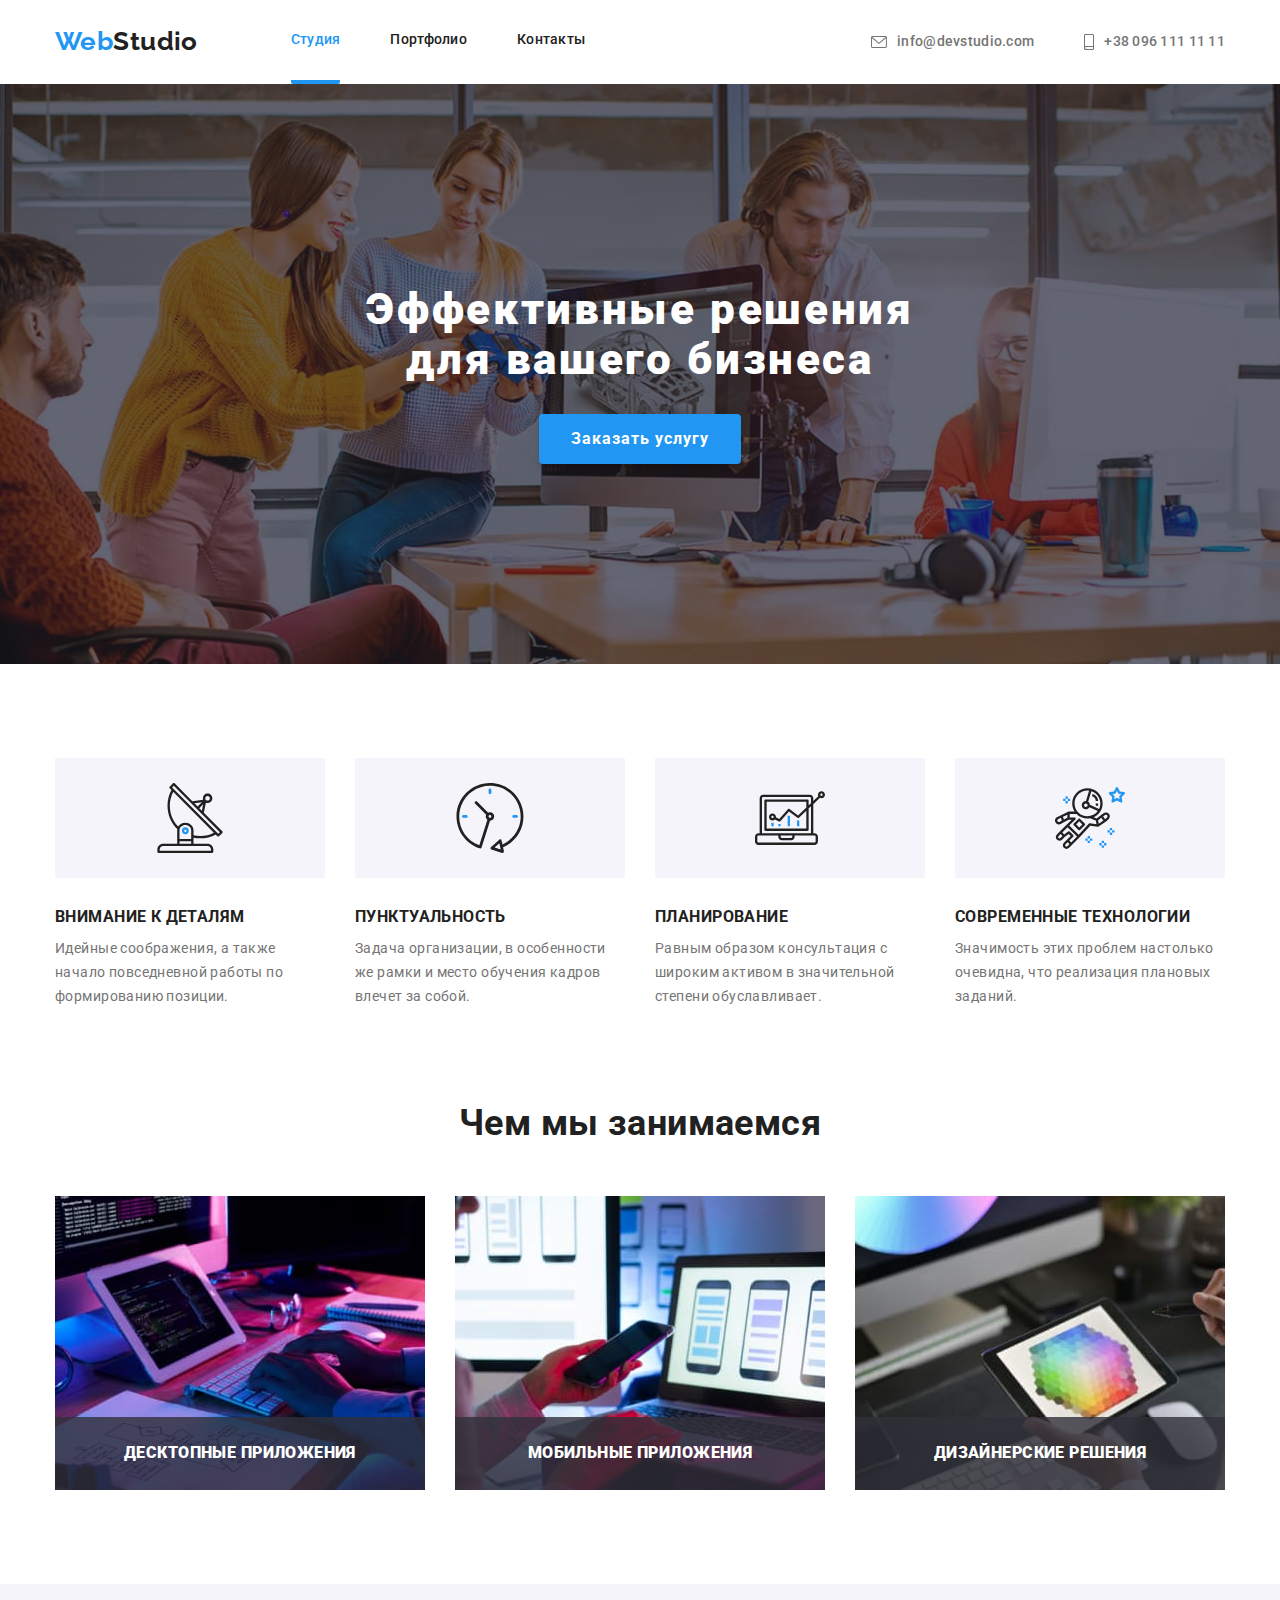
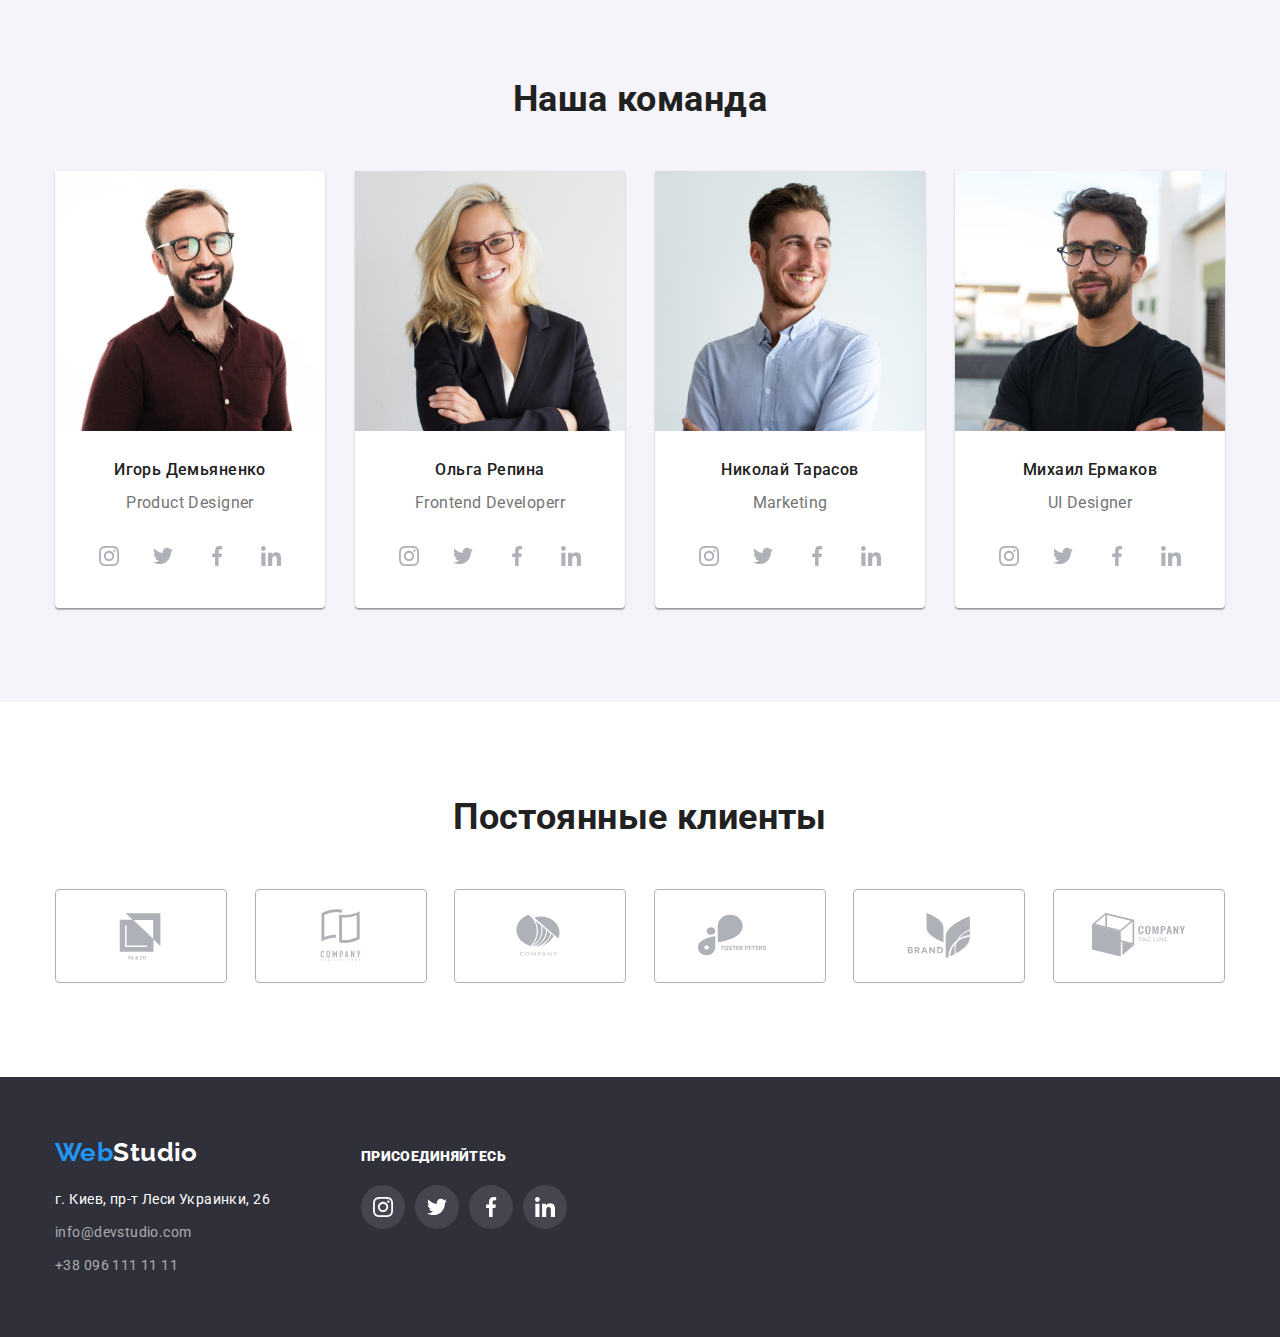
==== index.html @ fb89609a "копія дз4" ====
<!DOCTYPE html>
<html lang="ru">
  <head>
    <meta charset="UTF-8" />
    <meta http-equiv="X-UA-Compatible" content="IE=edge" />
    <meta name="viewport" content="width=device-width, initial-scale=1.0" />
    <title>Домашня робота 5</title>
    <link
      href="https://fonts.googleapis.com/css2?family=Raleway:wght@700&family=Roboto:wght@400;500;700;900&display=swap"
      rel="stylesheet"
    />
    <link
      rel="stylesheet"
      href="https://cdnjs.cloudflare.com/ajax/libs/modern-normalize/1.1.0/modern-normalize.min.css"
    />
    <link rel="stylesheet" href="./css/style.css" />
  </head>
  <body>
    <header>
      <div class="container flex">
        <nav class="nav">
          <a href="#" class="nav-logo"
            ><span class="logo-style">Web</span>Studio</a
          >
          <ul class="site-nav list">
            <li class="site-nav-item">
              <a href="#" class="site-nav-link current">Студия</a>
            </li>
            <li class="site-nav-item">
              <a href="portfolio.html" class="site-nav-link">Портфолио</a>
            </li>
            <li class="site-nav-item">
              <a href="#" class="site-nav-link">Контакты</a>
            </li>
          </ul>
        </nav>

        <ul class="auth-nav list"> 
          <li class="auth-nav-item">
             <a href="mailto:info@devstudio.com" class="auth-nav-link">
              <svg class="auth-nav-icon" width="16" height="12px"> 
                <use href="./images/icon.svg#icon-email"></use>
              </svg>
              info@devstudio.com
            </a>            
          </li>
          <li class="auth-nav-item">
            <a href="tel:+380961111111" class="auth-nav-link">
              <svg class="auth-nav-icon" width="10" height="16px"> 
                <use href="./images/icon.svg#icon-phone"></use>
              </svg>
              +38 096 111 11 11
            </a>            
          </li>
        </ul>
      </div>
    </header>

    <main>
      <section class="hero">
        <div class="container">
          <h1 class="hero-title">
            Эффективные решения<br />для вашего бизнеса
          </h1>
          <button type="button" class="button primary">Заказать услугу</button>
        </div>
      </section>

      <section class="section">
        <div class="container">
          <h2 class="hidden">Преимущества</h2>
          <ul class="features-list list">
            <li class="features-item">
              <div class="features-img">
                <svg class="features-icon"> 
                  <use href="./images/icon.svg#icon-antenna"></use>
                </svg>
              </div>
              <h3 class="features-title">Внимание к деталям</h3>
              <p class="features-text">
                Идейные соображения, а также начало повседневной работы по
                формированию позиции.
              </p>
            </li>
            <li class="features-item">
              <div class="features-img">
                <svg class="features-icon"> 
                  <use href="./images/icon.svg#icon-clock"></use>
                </svg>
              </div>
              <h3 class="features-title">Пунктуальность</h3>
              <p class="features-text">
                Задача организации, в особенности же рамки и место обучения
                кадров влечет за собой.
              </p>
            </li>
            <li class="features-item">
              <div class="features-img">
                <svg class="features-icon"> 
                  <use href="./images/icon.svg#icon-diagram"></use>
                </svg>
              </div>
              <h3 class="features-title">Планирование</h3>
              <p class="features-text">
                Равным образом консультация с широким активом в значительной
                степени обуславливает.
              </p>
            </li>
            <li class="features-item">
              <div class="features-img">
                <svg class="features-icon"> 
                  <use href="./images/icon.svg#icon-astronaut"></use>
                </svg>
              </div>
              <h3 class="features-title">Современные технологии</h3>
              <p class="features-text">
                Значимость этих проблем настолько очевидна, что реализация
                плановых заданий.
              </p>
            </li>
          </ul>
        </div>
      </section>

      <section class="section no-padding">
        <div class="container">
          <h2 class="section-title">Чем мы занимаемся</h2>
          <ul class="work-list list">
            <li class="work-item">
              <div class="work-image">
                <img src="./images/img1.jpg" alt="Пример работы" width="370">
                <h3 class="work-title">Десктопные приложения</h3>
              </div>
            </li>
            <li class="work-item">
              <div class="work-image">
                <img src="./images/img2.jpg" alt="Пример работы" width="370">
                <h3 class="work-title">Мобильные приложения</h3>
              </div>
            </li>
            <li class="work-item">
              <div class="work-image">
                <img src="./images/img3.jpg" alt="Пример работы" width="370">
                <h3 class="work-title">Дизайнерские решения</h3>
              </div>
            </li>
          </ul>
        </div>
      </section>

      <section class="section color">
        <div class="container">
          <h2 class="section-title">Наша команда</h2>
          <ul class="team-list list">
            <li class="team-item">
              <img
                src="./images/team1.jpg"
                alt="Игорь Демьяненко"
                width="270"
              />
              <div class="team-description">
                <h3 class="team-title">Игорь Демьяненко</h3>
                <p lang="en" class="team-text">Product Designer</p>
                <ul class="social-media list"> 
                  <li>
                    <a class="social-media-link">
                      <svg class="social-media-icon"> 
                        <use href="./images/icon.svg#icon-instagram"></use>
                      </svg>
                    </a>
                  </li>
                  <li> 
                    <a class="social-media-link">
                      <svg class="social-media-icon"> 
                        <use href="./images/icon.svg#icon-twitter"></use>
                      </svg>
                    </a>
                  </li>
                <li>
                <a class="social-media-link">
                  <svg class="social-media-icon"> 
                    <use href="./images/icon.svg#icon-facebook"></use>
                  </svg>
                </a>
               </li>
              <li>
                <a class="social-media-link">
                  <svg class="social-media-icon"> 
                    <use href="./images/icon.svg#icon-linkedin"></use>
                  </svg>
                </a>
              </li>
                </ul>
              </div>

            </li>
            <li class="team-item">
              <img src="./images/team2.jpg" alt="Ольга Репина" width="270" />
              <div class="team-description">
                <h3 class="team-title">Ольга Репина</h3>
                <p lang="en" class="team-text">Frontend Developerr</p>
                <ul class="social-media list"> 
                  <li>
                    <a class="social-media-link">
                      <svg class="social-media-icon"> 
                        <use href="./images/icon.svg#icon-instagram" ></use>
                      </svg>
                    </a>
                  </li>
                  <li> 
                    <a class="social-media-link">
                      <svg class="social-media-icon"> 
                        <use href="./images/icon.svg#icon-twitter"></use>
                      </svg>
                    </a>
                  </li>
                <li>
                <a class="social-media-link">
                  <svg class="social-media-icon"> 
                    <use href="./images/icon.svg#icon-facebook"></use>
                  </svg>
                </a>
               </li>
              <li>
                <a class="social-media-link">
                  <svg class="social-media-icon"> 
                    <use href="./images/icon.svg#icon-linkedin"></use>
                  </svg>
                </a>
              </li>
                </ul>
              </div>
              
            </li>
            <li class="team-item">
              <img src="./images/team3.jpg" alt="Николай Тарасов" width="270" />
              <div class="team-description">
                <h3 class="team-title">Николай Тарасов</h3>
                <p lang="en" class="team-text">Marketing</p>
                <ul class="social-media list"> 
                  <li>
                    <a class="social-media-link">
                      <svg class="social-media-icon"> 
                        <use href="./images/icon.svg#icon-instagram"></use>
                      </svg>
                    </a>
                  </li>
                  <li> 
                    <a class="social-media-link">
                      <svg class="social-media-icon"> 
                        <use href="./images/icon.svg#icon-twitter"></use>
                      </svg>
                    </a>
                  </li>
                <li>
                <a class="social-media-link">
                  <svg class="social-media-icon"> 
                    <use href="./images/icon.svg#icon-facebook"></use>
                  </svg>
                </a>
               </li>
              <li>
                <a class="social-media-link">
                  <svg class="social-media-icon"> 
                    <use href="./images/icon.svg#icon-linkedin"></use>
                  </svg>
                </a>
              </li>
                </ul>
              </div>
    
            </li>
            <li class="team-item">
              <img src="./images/team4.jpg" alt="Михаил Ермаков" width="270" />
              <div class="team-description">
                <h3 class="team-title">Михаил Ермаков</h3>
                <p lang="en" class="team-text">UI Designer</p>
                <ul class="social-media list"> 
                  <li>
                    <a class="social-media-link">
                      <svg class="social-media-icon"> 
                        <use href="./images/icon.svg#icon-instagram"></use>
                      </svg>
                    </a>
                  </li>
                  <li> 
                    <a class="social-media-link">
                      <svg class="social-media-icon"> 
                        <use href="./images/icon.svg#icon-twitter"></use>
                      </svg>
                    </a>
                  </li>
                <li>
                <a class="social-media-link">
                  <svg class="social-media-icon"> 
                    <use href="./images/icon.svg#icon-facebook"></use>
                  </svg>
                </a>
               </li>
              <li>
                <a class="social-media-link">
                  <svg class="social-media-icon"> 
                    <use href="./images/icon.svg#icon-linkedin"></use>
                  </svg>
                </a>
              </li>
                </ul>
              </div>
            </li>
          </ul>
        </div>
      </section>

      <section class="section">
        <div class="container">
          <h2 class="section-title">
            Постоянные клиенты
          </h2>
          <ul class="clients-list list">
            <li class="clients-item">
              <a class="clients-link">
                <svg class="clients-icon">
                  <use href="./images/icon.svg#icon-client1"></use>
                </svg>
              </a>
            </li>
            <li class="clients-item">
              <a class="clients-link">
                <svg class="clients-icon">
                  <use href="./images/icon.svg#icon-client2"></use>
                </svg>
              </a>
            </li>
            <li class="clients-item">
              <a class="clients-link">
                <svg class="clients-icon">
                  <use href="./images/icon.svg#icon-client3"></use>
                </svg>
              </a>
            </li>
            <li class="clients-item">
              <a class="clients-link">
                <svg class="clients-icon">
                  <use href="./images/icon.svg#icon-client4"></use>
                </svg>
              </a>
            </li>
            <li class="clients-item">
              <a class="clients-link">
                <svg class="clients-icon">
                  <use href="./images/icon.svg#icon-client5"></use>
                </svg>
              </a>
            </li>
            <li class="clients-item">
              <a class="clients-link">
                <svg class="clients-icon">
                  <use href="./images/icon.svg#icon-client6"></use>
                </svg>
              </a>
            </li>
          </ul>
        </div>
      </section>
    </main>

    <footer class="footer">
      <div class="container position">
        <div class="location">
          <a href="#" class="nav-logo"
          ><span class="logo-style">Web</span
          ><span class="secondary-logo">Studio</span></a
        >

        <address>
          <ul class="address list">
            <li><p class="address-text">г. Киев, пр-т Леси Украинки, 26</p></li>
            <li class="address-item">
              <a href="mailto:info@devstudio.com" class="address-link"
                >info@devstudio.com</a
              >
            </li>
            <li class="address-item">
              <a href="tel:+380961111111" class="address-link"
                >+38 096 111 11 11</a
              >
            </li>
          </ul>
        </address>
        </div>

        <div class="network">
          <p class="network-text">присоединяйтесь</p>
          <ul class="network-list list"> 
            <li>
              <a class="network-link">
                <svg class="network-icon"> 
                  <use href="./images/icon.svg#icon-instagram"></use>
                </svg>
              </a>
            </li>
            <li> 
              <a class="network-link">
                <svg class="network-icon"> 
                  <use href="./images/icon.svg#icon-twitter"></use>
                </svg>
              </a>
            </li>
          <li>
          <a class="network-link">
            <svg class="network-icon"> 
              <use href="./images/icon.svg#icon-facebook"></use>
            </svg>
          </a>
         </li>
        <li>
          <a class="network-link">
            <svg class="network-icon"> 
              <use href="./images/icon.svg#icon-linkedin"></use>
            </svg>
          </a>
        </li>
          </ul>
        </div>
        
      </div>
    </footer>
  </body>
</html>
---- css/style.css ----
:root {
  --primary-text-color: #212121;
  --title-text-color: #757575;
  --accent-color: #2196f3;
  --bg-color: #2f303a;
  --e-address: rgba(255, 255, 255, 0.6);
  --address: #ffffff;
  --button-two: #f5f4fa;
  --decoration: #c4c4c4;
  --border: #eeeeee;
  --fill: #AFB1B8;
}

html {
  box-sizing: border-box;
}

*,
*::after,
*::before {
  box-sizing: inherit;
}

body {
  background-color: var(--address);
  color: var(--primary-text-color);
  font-family: Roboto, sans-serif;
  font-size: 14px;
  letter-spacing: 0.03em;
  line-height: 1.14;
}

a {
  text-decoration: none;
}
h1,
h2,
h3,
p {
  margin: 0;
}
.list {
  list-style: none;
  margin: 0;
  padding: 0;
}

.container {
  width: 1200px;
  padding: 0 15px;
  margin: 0 auto;
}

.hidden {
  font-size: 0px;
  visibility: hidden;
}
.flex {
  display: flex;
  align-items: center;
}
img {
  display: block;
  width: 100%;
  height: auto;
}
/* INDEX.HTML */

.header {
  border-bottom: 1px solid #ececec;
}
/* logo */

.logo-style {
  color: var(--accent-color);
}
.secondary-logo {
  color: var(--address);
}
/* nav */
.nav {
  display: flex;
  align-items: center;
}
.nav-logo {
  margin-right: 93px;
  color: var(--primary-text-color);
  font-family: Raleway, sans-serif;
  font-weight: 700;
  font-size: 26px;
  line-height: 1.2;
}

.nav-logo:focus,
.nav-logo:hover {
  color: var(--accent-color);
}
.site-nav-link,
.auth-nav-link {
  display: block;
  padding: 32px 0;
  align-items: center;
  color: var(--primary-text-color);
  font-weight: 500;
  letter-spacing: 0.02em;
}

.site-nav-link:hover,
.site-nav-link:focus {
  color: var(--accent-color);
}

.site-nav {
  display: flex;
  justify-content: space-between;
}
.auth-nav {
  display: flex;
  justify-content: space-between;
  margin-left: auto;
}
.auth-nav-link{
  display: flex;
  justify-content: center;
  text-align: center;
  align-items: center;
  color: var(--title-text-color);
}
.site-nav-item:not(:last-child),
.auth-nav-item:not(:last-child) {
  margin-right: 50px;
}

.auth-nav-link:hover,
.auth-nav-link:focus{
  cursor: pointer;
  color: var(--accent-color);
  fill: var(--accent-color);
}

.site-nav-link.current {
  color: var(--accent-color);
  border-bottom: 4px solid var(--accent-color);
  border-radius: 2px;
}
.auth-nav-item{
  display: inline-flex;
  text-align: center;
  align-items: center;
  background-repeat: no-repeat;
  fill: var(--title-text-color);
}
.auth-nav-icon{
  margin-right: 10px;
}
.auth-nav-item:hover,
.auth-nav-item:active{
  fill: var(--accent-color);
}

/* main */
.hero {
  display: block;
  padding: 200px 0;
  background: var(--bg-color);
  background-image: linear-gradient( to right, rgba(47, 48, 58, 0.4), rgba(47, 48, 58, 0.4)), 
  url('../images/bg-image.jpg');
  background-repeat: no-repeat;
  background-position: center;
  background-size: cover;
  text-align: center;
}
.hero-title {
  margin-bottom: 30px;
  color: var(--address);
  font-weight: 900;
  font-size: 44px;
  text-align: center;
  letter-spacing: 0.06em;
}

/* section */
.section {
  padding-top: 94px;
  padding-bottom: 94px;
}
.no-padding {
  padding-top: 0;
}
.section.color {
  background-color: var(--button-two);
}
.section-title {
  font-size: 36px;
  line-height: 1.2;
  text-align: center;
}

/* features */
.features-list {
  display: flex;
  justify-content: space-between;
}
.features-item{
  width: 270px;
}
.features-item:not(:last-child) {
  margin-right: 30px;
}
.features-icon{
  display: flex;
  width: 100%;
  height: 70px;
}
.features-img{
  width: 100%;
  height: 120px;
  background-color: var(--button-two);
  padding: 25px 0;
  margin-bottom: 30px;
}
.features-title {
  text-transform: uppercase;
  margin-bottom: 10px;
}

.features-text {
  color: var(--title-text-color);
  font-weight: 400;
  line-height: 1.7;
}

/* work */
.work-list {
  display: flex;
  justify-content: space-between;
  margin-top: 50px;
}
.work-image{
  position: relative;
  width: 100%;
  background-size: contain;
}
.work-title{
  position: absolute;
  width: 100%;
  bottom: 0;
  margin: 0;
  padding: 27px 0;
  text-align: center;
  font-weight: 900;
  text-transform: uppercase;
  color: var(--address);
  background: rgba(47, 48, 58, 0.8);

}
/* team */

.team-list {
  display: flex;
  justify-content: space-between;
  margin-top: 50px;
}
.team-title {
  font-weight: 500;
  font-size: 16px;
}

.team-item {
  background: var(--address);
  box-shadow: 0px 1px 3px rgba(0, 0, 0, 0.12), 0px 1px 1px rgba(0, 0, 0, 0.14),
    0px 2px 1px rgba(0, 0, 0, 0.2);
  border-radius: 0px 0px 4px 4px;
  text-align: center;
}
.team-item:not(:last-child) {
  margin-right: 30px;
}
.team-description {
  padding: 30px 0;
}
.team-title {
  margin-bottom: 10px;
}
.team-text {
  color: var(--title-text-color);
  font-weight: normal;
  font-size: 16px;
  line-height: 1.8;
  margin-bottom: 16px;
}
.social-media{
  display: flex;
  justify-content: center;
}
.social-media li:not(:last-child){
  margin-right: 10px;
}
.social-media-link{
  display: flex;
  justify-content: center;
  align-items: center;
  width: 44px;
  height: 44px;
  border: none;
  border-radius: 50%;
  fill :var(--fill);
}
.social-media-link:hover,
.social-media-link:active{
  fill: var(--address);
  background-color: var(--accent-color);
}
.social-media-icon{
  width: 20px;
  height: 20px;
}
.social-media-icon:hover{
  fill: var(--address);
}
.social-media-link:not(:last-child){
  margin-right: 10px;
}
/* button  */

.button {
  display: inline-block;
  border-radius: 4px;
  border: none;
  padding: 6px 22px;
  text-align: center;
  font-family: inherit;
  font-weight: 700;
  font-size: 16px;
  line-height: 1.8;
  letter-spacing: 0.06em;
  cursor: pointer;
}

.button.primary {
  min-width: 200px;
  height: 50px;
  border-radius: 4px;
  border: none;
  padding: 10px 32px;
  text-align: center;
  box-shadow: 0px 4px 4px rgba(0, 0, 0, 0.15);
  color: var(--address);
  background-color: var(--accent-color);
}

.button.primary:hover,
.button.primary:focus {
  cursor: pointer;
  color: var(--accent-color);
  background-color: var(--address);
}

.button.secondary {
  background-color: var(--button-two);
}

.button.secondary:hover,
.button.secondary:focus {
  cursor: pointer;
  color: var(--address);
  background-color: var(--accent-color);
  box-shadow: 0px 3px 1px rgba(0, 0, 0, 0.1), 0px 1px 2px rgba(0, 0, 0, 0.08),
    0px 2px 2px rgba(0, 0, 0, 0.12);
}
/* clients */
.clients-list {
  display: flex;
  justify-content: space-between;
  margin-top: 50px;
}
.clients-item:hover .clients-icon,
.clients-item:active .clients-icon{
  fill: var(--accent-color);
}
.clients-link{
  display: flex;
  padding: 16px 32px;
  background: var(--address);
  box-sizing: border-box;
  border-radius: 4px;
  border: 1px solid var(--fill);
}

.clients-link:hover,
.clients-link:active{
  border: 1px solid var(--accent-color);
  fill: var(--accent-color);
}
.clients-icon{
  height: 60px;
  width: 106px;
  fill: var(--fill);
}
/* footer */
.footer {
  background-color: var(--bg-color);
  padding: 60px 0;
}
.location{
  margin-right: 70px;
}
.address-text,
.address-link {
  margin-bottom: 9px;
  font-style: normal;
  font-family: Roboto, sans-serif;
  font-weight: 400;
  line-height: 1.7;
}
.address {
  margin-top: 20px;
}

.address-item:not(:last-child) {
  margin-bottom: 9px;
}
.address-text {
  color: var(--address);
}

.address-link {
  color: var(--e-address);
  font-style: normal;
}
.container.position{
  display: flex;
  align-items: baseline;
}
.network-text{
  margin-bottom: 20px;
  font-weight: 900;
  text-transform: uppercase;
  color: var(--address);
}
.network-list{
  display: flex;
}
.network-list li:not(:last-child){
  margin-right: 10px;
}
.network-link{
  display: flex;
  justify-content: center;
  align-items: center;
  width: 44px;
  height: 44px;
  border: none;
  border-radius: 50%;
  background: rgba(255, 255, 255, 0.1);
  fill :var(--address);
}
.network-link:not(:last-child){
  margin-right: 10px;
}
.network-link:hover,
.network-link:active{
  background-color: var(--accent-color);
}
.network-icon{
  width: 20px;
  height: 20px;
}
.network-icon:hover{
  fill: var(--address);
}

/* PORTFOLIO.HTML */

/* main */
.filter-nav-list {
  display: flex;
  justify-content: center;
  align-items: center;
  margin-bottom: 50px;
}

.filter-nav-item:not(:first-child) {
  margin-left: 8px;
}
/* cardset */
.cardset-list {
  display: flex;
  flex-wrap: wrap;
  margin-left: -30px;
  margin-top: -30px;
}
.cardset-item {
  flex-basis: calc(100% / 3 - 30px);
  margin-top: 30px;
  margin-left: 30px;
}
.cardset-link{
  display: block;
}
.cardset-link:hover,
.cardset-link:active{
  background: var(--address);
  box-shadow: 0px 1px 1px rgba(0, 0, 0, 0.12), 0px 4px 4px rgba(0, 0, 0, 0.06), 1px 4px 6px rgba(0, 0, 0, 0.16);
}
.cardset-img {
  width: 370px;
}
.cardset-description {
  padding: 20px 24px;
  border-left: 1px solid var(--border);
  border-right: 1px solid var(--border);
  border-bottom: 1px solid var(--border);
}
.cardset-title {
  font-size: 18px;
  line-height: 2;
  letter-spacing: 0.06em;
}

.cardset-text {
  font-weight: 400;
  font-size: 16px;
  line-height: 1.8;
}
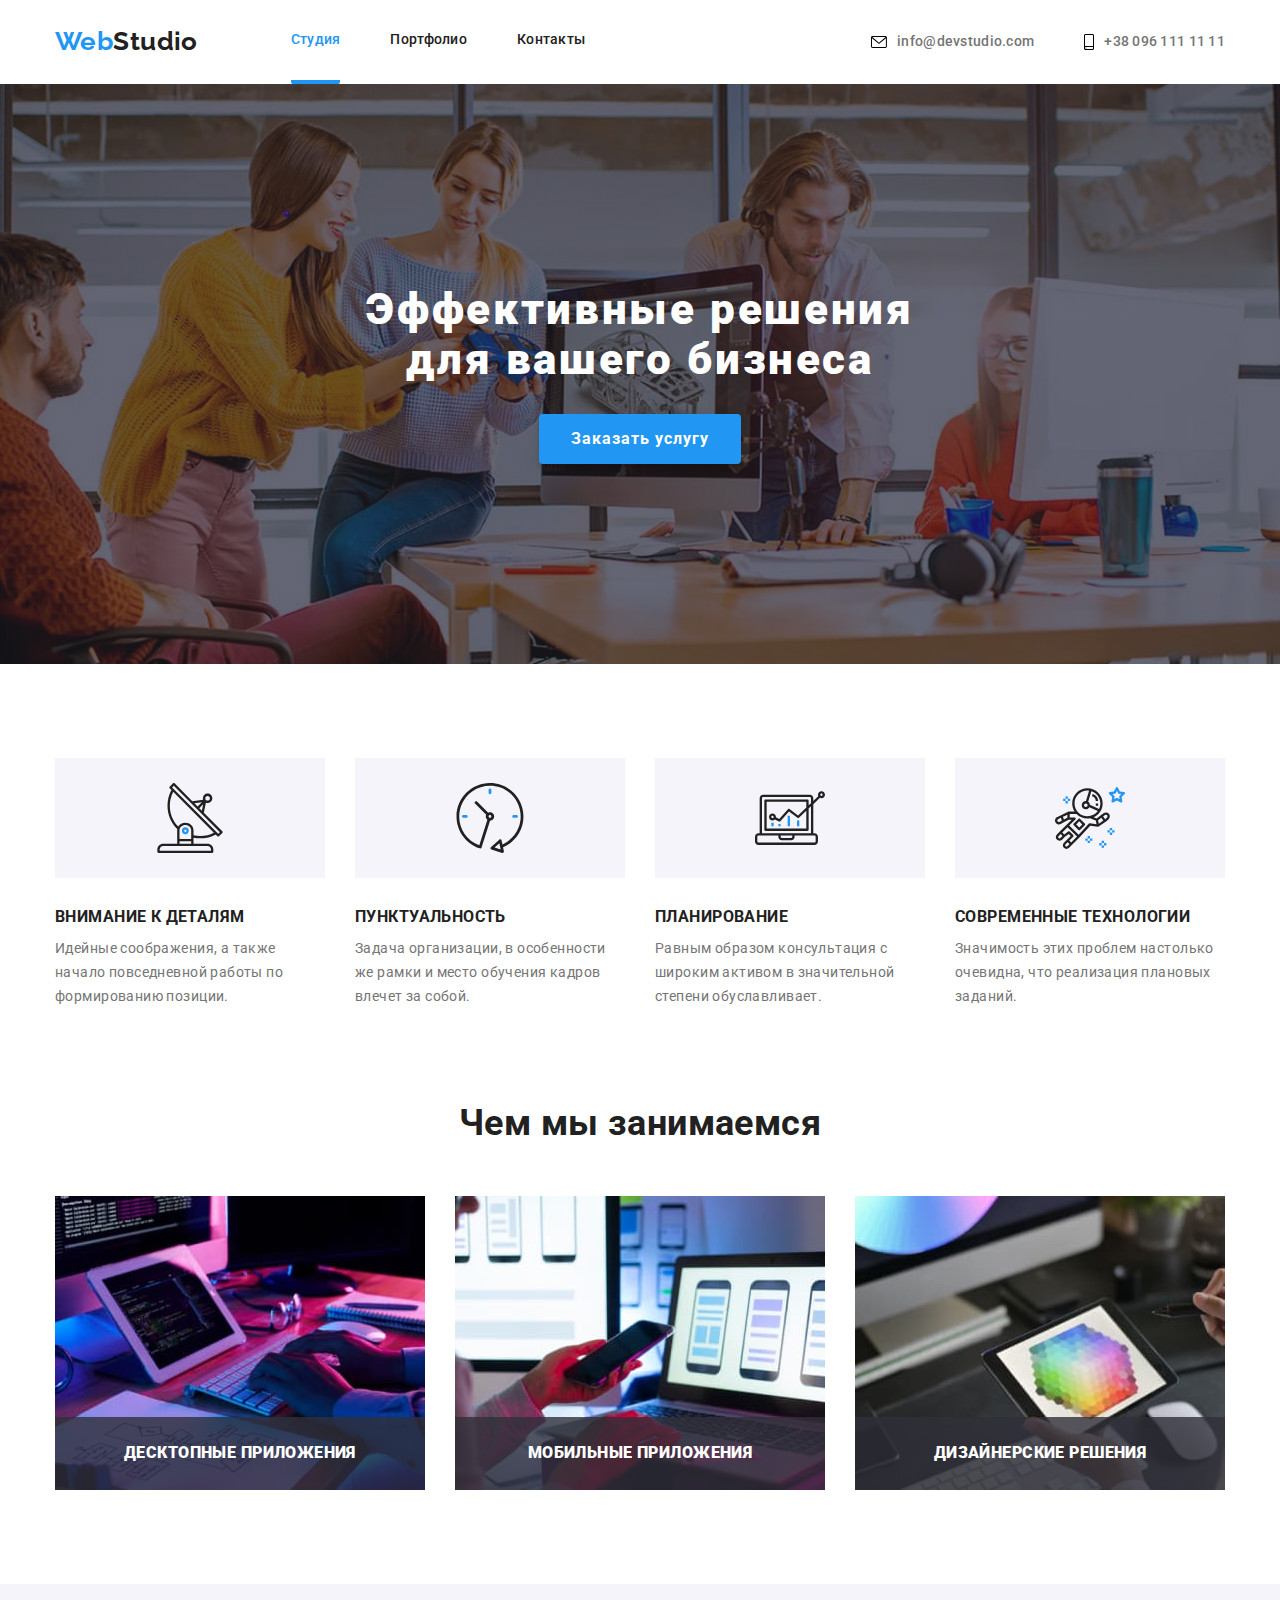
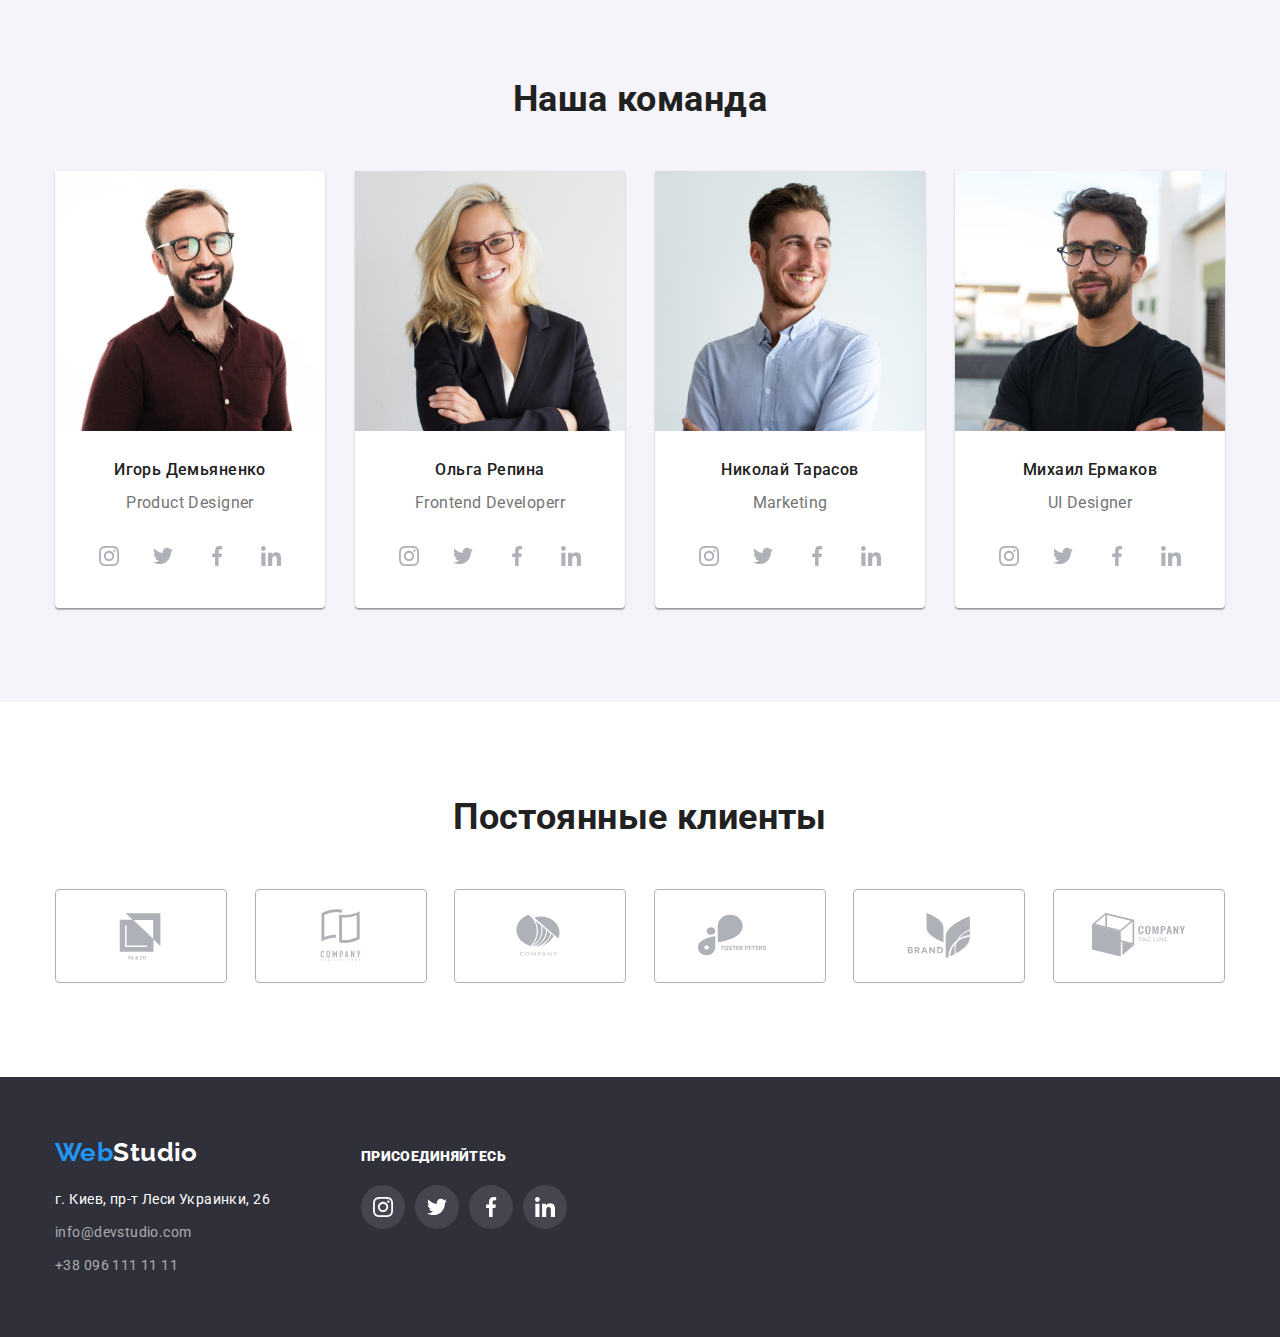
==== commit 592ff8bb: "перевірено валідатором" ====
--- a/index.html
+++ b/index.html
@@ -1,374 +1,369 @@
 <!DOCTYPE html>
 <html lang="ru">
-  <head>
+
+<head>
     <meta charset="UTF-8" />
     <meta http-equiv="X-UA-Compatible" content="IE=edge" />
     <meta name="viewport" content="width=device-width, initial-scale=1.0" />
     <title>Домашня робота 5</title>
-    <link
-      href="https://fonts.googleapis.com/css2?family=Raleway:wght@700&family=Roboto:wght@400;500;700;900&display=swap"
-      rel="stylesheet"
-    />
-    <link
-      rel="stylesheet"
-      href="https://cdnjs.cloudflare.com/ajax/libs/modern-normalize/1.1.0/modern-normalize.min.css"
-    />
-    <link rel="stylesheet" href="./css/style.css" />
-  </head>
-  <body>
+    <link href="https://fonts.googleapis.com/css2?family=Raleway:wght@700&family=Roboto:wght@400;500;700;900&display=swap" rel="stylesheet" />
+    <link rel="stylesheet" href="https://cdnjs.cloudflare.com/ajax/libs/modern-normalize/1.1.0/modern-normalize.min.css" />
+    <link rel="stylesheet" href="./css/style.css"/>
+</head>
+
+<body>
     <header>
-      <div class="container flex">
-        <nav class="nav">
-          <a href="#" class="nav-logo"
-            ><span class="logo-style">Web</span>Studio</a
+        <div class="container flex">
+            <nav class="nav">
+                <a href="#" class="nav-logo"><span class="logo-style">Web</span>Studio</a
           >
           <ul class="site-nav list">
             <li class="site-nav-item">
               <a href="#" class="site-nav-link current">Студия</a>
-            </li>
-            <li class="site-nav-item">
-              <a href="portfolio.html" class="site-nav-link">Портфолио</a>
-            </li>
-            <li class="site-nav-item">
-              <a href="#" class="site-nav-link">Контакты</a>
-            </li>
-          </ul>
-        </nav>
-
-        <ul class="auth-nav list"> 
-          <li class="auth-nav-item">
-             <a href="mailto:info@devstudio.com" class="auth-nav-link">
-              <svg class="auth-nav-icon" width="16" height="12px"> 
+                </li>
+                <li class="site-nav-item">
+                    <a href="portfolio.html" class="site-nav-link">Портфолио</a>
+                </li>
+                <li class="site-nav-item">
+                    <a href="#" class="site-nav-link">Контакты</a>
+                </li>
+                </ul>
+            </nav>
+
+            <ul class="auth-nav list">
+                <li class="auth-nav-item">
+                    <a href="mailto:info@devstudio.com" class="auth-nav-link">
+                        <svg class="auth-nav-icon" width="16" height="12px"> 
                 <use href="./images/icon.svg#icon-email"></use>
-              </svg>
-              info@devstudio.com
-            </a>            
-          </li>
-          <li class="auth-nav-item">
-            <a href="tel:+380961111111" class="auth-nav-link">
-              <svg class="auth-nav-icon" width="10" height="16px"> 
+              </svg> info@devstudio.com
+                    </a>
+                </li>
+                <li class="auth-nav-item">
+                    <a href="tel:+380961111111" class="auth-nav-link">
+                        <svg class="auth-nav-icon" width="10" height="16px"> 
                 <use href="./images/icon.svg#icon-phone"></use>
-              </svg>
-              +38 096 111 11 11
-            </a>            
-          </li>
-        </ul>
-      </div>
+              </svg> +38 096 111 11 11
+                    </a>
+                </li>
+            </ul>
+        </div>
     </header>
 
     <main>
-      <section class="hero">
-        <div class="container">
-          <h1 class="hero-title">
-            Эффективные решения<br />для вашего бизнеса
-          </h1>
-          <button type="button" class="button primary">Заказать услугу</button>
-        </div>
-      </section>
-
-      <section class="section">
-        <div class="container">
-          <h2 class="hidden">Преимущества</h2>
-          <ul class="features-list list">
-            <li class="features-item">
-              <div class="features-img">
-                <svg class="features-icon"> 
+        <section class="hero">
+            <div class="container">
+                <h1 class="hero-title">
+                    Эффективные решения<br />для вашего бизнеса
+                </h1>
+                <button data-open-modal type="button" class="button primary">Заказать услугу</button>
+            </div>
+            <div class="backdrop is-hidden" data-backdrop>
+                <div class="modal">
+                    <svg data-close-modal class="modal-icon"> 
+                      <use href="./images/icon.svg#icon-close"></use>
+                     </svg>
+                </div>
+            </div>
+        </section>
+
+        <section class="section">
+            <div class="container">
+                <h2 class="hidden">Преимущества</h2>
+                <ul class="features-list list">
+                    <li class="features-item">
+                        <div class="features-img">
+                            <svg class="features-icon"> 
                   <use href="./images/icon.svg#icon-antenna"></use>
                 </svg>
-              </div>
-              <h3 class="features-title">Внимание к деталям</h3>
-              <p class="features-text">
-                Идейные соображения, а также начало повседневной работы по
-                формированию позиции.
-              </p>
-            </li>
-            <li class="features-item">
-              <div class="features-img">
-                <svg class="features-icon"> 
+                        </div>
+                        <h3 class="features-title">Внимание к деталям</h3>
+                        <p class="features-text">
+                            Идейные соображения, а также начало повседневной работы по формированию позиции.
+                        </p>
+                    </li>
+                    <li class="features-item">
+                        <div class="features-img">
+                            <svg class="features-icon"> 
                   <use href="./images/icon.svg#icon-clock"></use>
                 </svg>
-              </div>
-              <h3 class="features-title">Пунктуальность</h3>
-              <p class="features-text">
-                Задача организации, в особенности же рамки и место обучения
-                кадров влечет за собой.
-              </p>
-            </li>
-            <li class="features-item">
-              <div class="features-img">
-                <svg class="features-icon"> 
+                        </div>
+                        <h3 class="features-title">Пунктуальность</h3>
+                        <p class="features-text">
+                            Задача организации, в особенности же рамки и место обучения кадров влечет за собой.
+                        </p>
+                    </li>
+                    <li class="features-item">
+                        <div class="features-img">
+                            <svg class="features-icon"> 
                   <use href="./images/icon.svg#icon-diagram"></use>
                 </svg>
-              </div>
-              <h3 class="features-title">Планирование</h3>
-              <p class="features-text">
-                Равным образом консультация с широким активом в значительной
-                степени обуславливает.
-              </p>
-            </li>
-            <li class="features-item">
-              <div class="features-img">
-                <svg class="features-icon"> 
+                        </div>
+                        <h3 class="features-title">Планирование</h3>
+                        <p class="features-text">
+                            Равным образом консультация с широким активом в значительной степени обуславливает.
+                        </p>
+                    </li>
+                    <li class="features-item">
+                        <div class="features-img">
+                            <svg class="features-icon"> 
                   <use href="./images/icon.svg#icon-astronaut"></use>
                 </svg>
-              </div>
-              <h3 class="features-title">Современные технологии</h3>
-              <p class="features-text">
-                Значимость этих проблем настолько очевидна, что реализация
-                плановых заданий.
-              </p>
-            </li>
-          </ul>
-        </div>
-      </section>
-
-      <section class="section no-padding">
-        <div class="container">
-          <h2 class="section-title">Чем мы занимаемся</h2>
-          <ul class="work-list list">
-            <li class="work-item">
-              <div class="work-image">
-                <img src="./images/img1.jpg" alt="Пример работы" width="370">
-                <h3 class="work-title">Десктопные приложения</h3>
-              </div>
-            </li>
-            <li class="work-item">
-              <div class="work-image">
-                <img src="./images/img2.jpg" alt="Пример работы" width="370">
-                <h3 class="work-title">Мобильные приложения</h3>
-              </div>
-            </li>
-            <li class="work-item">
-              <div class="work-image">
-                <img src="./images/img3.jpg" alt="Пример работы" width="370">
-                <h3 class="work-title">Дизайнерские решения</h3>
-              </div>
-            </li>
-          </ul>
-        </div>
-      </section>
-
-      <section class="section color">
-        <div class="container">
-          <h2 class="section-title">Наша команда</h2>
-          <ul class="team-list list">
-            <li class="team-item">
-              <img
-                src="./images/team1.jpg"
-                alt="Игорь Демьяненко"
-                width="270"
-              />
-              <div class="team-description">
-                <h3 class="team-title">Игорь Демьяненко</h3>
-                <p lang="en" class="team-text">Product Designer</p>
-                <ul class="social-media list"> 
+                        </div>
+                        <h3 class="features-title">Современные технологии</h3>
+                        <p class="features-text">
+                            Значимость этих проблем настолько очевидна, что реализация плановых заданий.
+                        </p>
+                    </li>
+                </ul>
+            </div>
+        </section>
+
+        <section class="section no-padding">
+            <div class="container">
+                <h2 class="section-title">Чем мы занимаемся</h2>
+                <ul class="work-list list">
+                    <li class="work-item">
+                        <div class="work-image">
+                            <img src="./images/img1.jpg" alt="Пример работы" width="370">
+                            <h3 class="work-title">Десктопные приложения</h3>
+                        </div>
+                    </li>
+                    <li class="work-item">
+                        <div class="work-image">
+                            <img src="./images/img2.jpg" alt="Пример работы" width="370">
+                            <h3 class="work-title">Мобильные приложения</h3>
+                        </div>
+                    </li>
+                    <li class="work-item">
+                        <div class="work-image">
+                            <img src="./images/img3.jpg" alt="Пример работы" width="370">
+                            <h3 class="work-title">Дизайнерские решения</h3>
+                        </div>
+                    </li>
+                </ul>
+            </div>
+        </section>
+
+        <section class="section color">
+            <div class="container">
+              <h2 class="section-title">Наша команда</h2>
+              <ul class="team-list list">
+                <li class="team-item">
+                  <img
+                    src="./images/team1.jpg"
+                    alt="Игорь Демьяненко"
+                    width="270"
+                  />
+                  <div class="team-description">
+                    <h3 class="team-title">Игорь Демьяненко</h3>
+                    <p lang="en" class="team-text">Product Designer</p>
+                    <ul class="social-media list"> 
+                      <li>
+                        <a class="social-media-link">
+                          <svg class="social-media-icon"> 
+                            <use href="./images/icon.svg#icon-instagram"></use>
+                          </svg>
+                        </a>
+                      </li>
+                      <li> 
+                        <a class="social-media-link">
+                          <svg class="social-media-icon"> 
+                            <use href="./images/icon.svg#icon-twitter"></use>
+                          </svg>
+                        </a>
+                      </li>
+                    <li>
+                    <a class="social-media-link">
+                      <svg class="social-media-icon"> 
+                        <use href="./images/icon.svg#icon-facebook"></use>
+                      </svg>
+                    </a>
+                   </li>
                   <li>
                     <a class="social-media-link">
                       <svg class="social-media-icon"> 
-                        <use href="./images/icon.svg#icon-instagram"></use>
+                        <use href="./images/icon.svg#icon-linkedin"></use>
                       </svg>
                     </a>
                   </li>
-                  <li> 
-                    <a class="social-media-link">
-                      <svg class="social-media-icon"> 
-                        <use href="./images/icon.svg#icon-twitter"></use>
+                    </ul>
+                  </div>
+    
+                </li>
+                <li class="team-item">
+                  <img src="./images/team2.jpg" alt="Ольга Репина" width="270" />
+                  <div class="team-description">
+                    <h3 class="team-title">Ольга Репина</h3>
+                    <p lang="en" class="team-text">Frontend Developerr</p>
+                    <ul class="social-media list"> 
+                      <li>
+                        <a class="social-media-link">
+                          <svg class="social-media-icon"> 
+                            <use href="./images/icon.svg#icon-instagram" ></use>
+                          </svg>
+                        </a>
+                      </li>
+                      <li> 
+                        <a class="social-media-link">
+                          <svg class="social-media-icon"> 
+                            <use href="./images/icon.svg#icon-twitter"></use>
+                          </svg>
+                        </a>
+                      </li>
+                    <li>
+                    <a class="social-media-link">
+                      <svg class="social-media-icon"> 
+                        <use href="./images/icon.svg#icon-facebook"></use>
+                      </svg>
+                    </a>
+                   </li>
+                  <li>
+                    <a class="social-media-link">
+                      <svg class="social-media-icon"> 
+                        <use href="./images/icon.svg#icon-linkedin"></use>
                       </svg>
                     </a>
                   </li>
-                <li>
-                <a class="social-media-link">
-                  <svg class="social-media-icon"> 
-                    <use href="./images/icon.svg#icon-facebook"></use>
-                  </svg>
-                </a>
-               </li>
-              <li>
-                <a class="social-media-link">
-                  <svg class="social-media-icon"> 
-                    <use href="./images/icon.svg#icon-linkedin"></use>
-                  </svg>
-                </a>
-              </li>
+                    </ul>
+                  </div>
+                  
+                </li>
+                <li class="team-item">
+                  <img src="./images/team3.jpg" alt="Николай Тарасов" width="270" />
+                  <div class="team-description">
+                    <h3 class="team-title">Николай Тарасов</h3>
+                    <p lang="en" class="team-text">Marketing</p>
+                    <ul class="social-media list"> 
+                      <li>
+                        <a class="social-media-link">
+                          <svg class="social-media-icon"> 
+                            <use href="./images/icon.svg#icon-instagram"></use>
+                          </svg>
+                        </a>
+                      </li>
+                      <li> 
+                        <a class="social-media-link">
+                          <svg class="social-media-icon"> 
+                            <use href="./images/icon.svg#icon-twitter"></use>
+                          </svg>
+                        </a>
+                      </li>
+                    <li>
+                    <a class="social-media-link">
+                      <svg class="social-media-icon"> 
+                        <use href="./images/icon.svg#icon-facebook"></use>
+                      </svg>
+                    </a>
+                   </li>
+                  <li>
+                    <a class="social-media-link">
+                      <svg class="social-media-icon"> 
+                        <use href="./images/icon.svg#icon-linkedin"></use>
+                      </svg>
+                    </a>
+                  </li>
+                    </ul>
+                  </div>
+        
+                </li>
+                <li class="team-item">
+                  <img src="./images/team4.jpg" alt="Михаил Ермаков" width="270" />
+                  <div class="team-description">
+                    <h3 class="team-title">Михаил Ермаков</h3>
+                    <p lang="en" class="team-text">UI Designer</p>
+                    <ul class="social-media list"> 
+                      <li>
+                        <a class="social-media-link">
+                          <svg class="social-media-icon"> 
+                            <use href="./images/icon.svg#icon-instagram"></use>
+                          </svg>
+                        </a>
+                      </li>
+                      <li> 
+                        <a class="social-media-link">
+                          <svg class="social-media-icon"> 
+                            <use href="./images/icon.svg#icon-twitter"></use>
+                          </svg>
+                        </a>
+                      </li>
+                    <li>
+                    <a class="social-media-link">
+                      <svg class="social-media-icon"> 
+                        <use href="./images/icon.svg#icon-facebook"></use>
+                      </svg>
+                    </a>
+                   </li>
+                  <li>
+                    <a class="social-media-link">
+                      <svg class="social-media-icon"> 
+                        <use href="./images/icon.svg#icon-linkedin"></use>
+                      </svg>
+                    </a>
+                  </li>
+                    </ul>
+                  </div>
+                </li>
+              </ul>
+            </div>
+          </section>
+
+        <section class="section">
+            <div class="container">
+                <h2 class="section-title">
+                    Постоянные клиенты
+                </h2>
+                <ul class="clients-list list">
+                    <li class="clients-item">
+                        <a class="clients-link">
+                            <svg class="clients-icon">
+                  <use href="./images/icon.svg#icon-client1"></use>
+                </svg>
+                        </a>
+                    </li>
+                    <li class="clients-item">
+                        <a class="clients-link">
+                            <svg class="clients-icon">
+                  <use href="./images/icon.svg#icon-client2"></use>
+                </svg>
+                        </a>
+                    </li>
+                    <li class="clients-item">
+                        <a class="clients-link">
+                            <svg class="clients-icon">
+                  <use href="./images/icon.svg#icon-client3"></use>
+                </svg>
+                        </a>
+                    </li>
+                    <li class="clients-item">
+                        <a class="clients-link">
+                            <svg class="clients-icon">
+                  <use href="./images/icon.svg#icon-client4"></use>
+                </svg>
+                        </a>
+                    </li>
+                    <li class="clients-item">
+                        <a class="clients-link">
+                            <svg class="clients-icon">
+                  <use href="./images/icon.svg#icon-client5"></use>
+                </svg>
+                        </a>
+                    </li>
+                    <li class="clients-item">
+                        <a class="clients-link">
+                            <svg class="clients-icon">
+                  <use href="./images/icon.svg#icon-client6"></use>
+                </svg>
+                        </a>
+                    </li>
                 </ul>
-              </div>
-
-            </li>
-            <li class="team-item">
-              <img src="./images/team2.jpg" alt="Ольга Репина" width="270" />
-              <div class="team-description">
-                <h3 class="team-title">Ольга Репина</h3>
-                <p lang="en" class="team-text">Frontend Developerr</p>
-                <ul class="social-media list"> 
-                  <li>
-                    <a class="social-media-link">
-                      <svg class="social-media-icon"> 
-                        <use href="./images/icon.svg#icon-instagram" ></use>
-                      </svg>
-                    </a>
-                  </li>
-                  <li> 
-                    <a class="social-media-link">
-                      <svg class="social-media-icon"> 
-                        <use href="./images/icon.svg#icon-twitter"></use>
-                      </svg>
-                    </a>
-                  </li>
-                <li>
-                <a class="social-media-link">
-                  <svg class="social-media-icon"> 
-                    <use href="./images/icon.svg#icon-facebook"></use>
-                  </svg>
-                </a>
-               </li>
-              <li>
-                <a class="social-media-link">
-                  <svg class="social-media-icon"> 
-                    <use href="./images/icon.svg#icon-linkedin"></use>
-                  </svg>
-                </a>
-              </li>
-                </ul>
-              </div>
-              
-            </li>
-            <li class="team-item">
-              <img src="./images/team3.jpg" alt="Николай Тарасов" width="270" />
-              <div class="team-description">
-                <h3 class="team-title">Николай Тарасов</h3>
-                <p lang="en" class="team-text">Marketing</p>
-                <ul class="social-media list"> 
-                  <li>
-                    <a class="social-media-link">
-                      <svg class="social-media-icon"> 
-                        <use href="./images/icon.svg#icon-instagram"></use>
-                      </svg>
-                    </a>
-                  </li>
-                  <li> 
-                    <a class="social-media-link">
-                      <svg class="social-media-icon"> 
-                        <use href="./images/icon.svg#icon-twitter"></use>
-                      </svg>
-                    </a>
-                  </li>
-                <li>
-                <a class="social-media-link">
-                  <svg class="social-media-icon"> 
-                    <use href="./images/icon.svg#icon-facebook"></use>
-                  </svg>
-                </a>
-               </li>
-              <li>
-                <a class="social-media-link">
-                  <svg class="social-media-icon"> 
-                    <use href="./images/icon.svg#icon-linkedin"></use>
-                  </svg>
-                </a>
-              </li>
-                </ul>
-              </div>
-    
-            </li>
-            <li class="team-item">
-              <img src="./images/team4.jpg" alt="Михаил Ермаков" width="270" />
-              <div class="team-description">
-                <h3 class="team-title">Михаил Ермаков</h3>
-                <p lang="en" class="team-text">UI Designer</p>
-                <ul class="social-media list"> 
-                  <li>
-                    <a class="social-media-link">
-                      <svg class="social-media-icon"> 
-                        <use href="./images/icon.svg#icon-instagram"></use>
-                      </svg>
-                    </a>
-                  </li>
-                  <li> 
-                    <a class="social-media-link">
-                      <svg class="social-media-icon"> 
-                        <use href="./images/icon.svg#icon-twitter"></use>
-                      </svg>
-                    </a>
-                  </li>
-                <li>
-                <a class="social-media-link">
-                  <svg class="social-media-icon"> 
-                    <use href="./images/icon.svg#icon-facebook"></use>
-                  </svg>
-                </a>
-               </li>
-              <li>
-                <a class="social-media-link">
-                  <svg class="social-media-icon"> 
-                    <use href="./images/icon.svg#icon-linkedin"></use>
-                  </svg>
-                </a>
-              </li>
-                </ul>
-              </div>
-            </li>
-          </ul>
-        </div>
-      </section>
-
-      <section class="section">
-        <div class="container">
-          <h2 class="section-title">
-            Постоянные клиенты
-          </h2>
-          <ul class="clients-list list">
-            <li class="clients-item">
-              <a class="clients-link">
-                <svg class="clients-icon">
-                  <use href="./images/icon.svg#icon-client1"></use>
-                </svg>
-              </a>
-            </li>
-            <li class="clients-item">
-              <a class="clients-link">
-                <svg class="clients-icon">
-                  <use href="./images/icon.svg#icon-client2"></use>
-                </svg>
-              </a>
-            </li>
-            <li class="clients-item">
-              <a class="clients-link">
-                <svg class="clients-icon">
-                  <use href="./images/icon.svg#icon-client3"></use>
-                </svg>
-              </a>
-            </li>
-            <li class="clients-item">
-              <a class="clients-link">
-                <svg class="clients-icon">
-                  <use href="./images/icon.svg#icon-client4"></use>
-                </svg>
-              </a>
-            </li>
-            <li class="clients-item">
-              <a class="clients-link">
-                <svg class="clients-icon">
-                  <use href="./images/icon.svg#icon-client5"></use>
-                </svg>
-              </a>
-            </li>
-            <li class="clients-item">
-              <a class="clients-link">
-                <svg class="clients-icon">
-                  <use href="./images/icon.svg#icon-client6"></use>
-                </svg>
-              </a>
-            </li>
-          </ul>
-        </div>
-      </section>
+            </div>
+        </section>
     </main>
 
     <footer class="footer">
-      <div class="container position">
-        <div class="location">
-          <a href="#" class="nav-logo"
-          ><span class="logo-style">Web</span
+        <div class="container position">
+            <div class="location">
+                <a href="#" class="nav-logo"><span class="logo-style">Web</span
           ><span class="secondary-logo">Studio</span></a
         >
 
@@ -398,32 +393,33 @@
                   <use href="./images/icon.svg#icon-instagram"></use>
                 </svg>
               </a>
-            </li>
-            <li> 
-              <a class="network-link">
-                <svg class="network-icon"> 
+                </li>
+                <li>
+                    <a class="network-link">
+                        <svg class="network-icon"> 
                   <use href="./images/icon.svg#icon-twitter"></use>
                 </svg>
-              </a>
-            </li>
-          <li>
-          <a class="network-link">
-            <svg class="network-icon"> 
+                    </a>
+                </li>
+                <li>
+                    <a class="network-link">
+                        <svg class="network-icon"> 
               <use href="./images/icon.svg#icon-facebook"></use>
             </svg>
-          </a>
-         </li>
-        <li>
-          <a class="network-link">
-            <svg class="network-icon"> 
+                    </a>
+                </li>
+                <li>
+                    <a class="network-link">
+                        <svg class="network-icon"> 
               <use href="./images/icon.svg#icon-linkedin"></use>
             </svg>
-          </a>
-        </li>
-          </ul>
+                    </a>
+                </li>
+                </ul>
+            </div>
+
         </div>
-        
-      </div>
     </footer>
-  </body>
-</html>
+    <script src="./js/modal.js"></script>
+</body>
+</html>--- a/css/style.css
+++ b/css/style.css
@@ -1,525 +1,763 @@
 :root {
-  --primary-text-color: #212121;
-  --title-text-color: #757575;
-  --accent-color: #2196f3;
-  --bg-color: #2f303a;
-  --e-address: rgba(255, 255, 255, 0.6);
-  --address: #ffffff;
-  --button-two: #f5f4fa;
-  --decoration: #c4c4c4;
-  --border: #eeeeee;
-  --fill: #AFB1B8;
+    --primary-text-color: #212121;
+    --title-text-color: #757575;
+    --accent-color: #2196f3;
+    --bg-color: #2f303a;
+    --e-address: rgba(255, 255, 255, 0.6);
+    --address: #ffffff;
+    --button-two: #f5f4fa;
+    --decoration: #c4c4c4;
+    --border: #eeeeee;
+    --fill: #AFB1B8;
 }
 
 html {
-  box-sizing: border-box;
+    box-sizing: border-box;
 }
 
 *,
 *::after,
 *::before {
-  box-sizing: inherit;
+    box-sizing: inherit;
 }
 
 body {
-  background-color: var(--address);
-  color: var(--primary-text-color);
-  font-family: Roboto, sans-serif;
-  font-size: 14px;
-  letter-spacing: 0.03em;
-  line-height: 1.14;
+    background-color: var(--address);
+    color: var(--primary-text-color);
+    font-family: Roboto, sans-serif;
+    font-size: 14px;
+    letter-spacing: 0.03em;
+    line-height: 1.14;
 }
 
 a {
-  text-decoration: none;
-}
+    text-decoration: none;
+}
+
 h1,
 h2,
 h3,
 p {
-  margin: 0;
-}
+    margin: 0;
+}
+
 .list {
-  list-style: none;
-  margin: 0;
-  padding: 0;
+    list-style: none;
+    margin: 0;
+    padding: 0;
 }
 
 .container {
-  width: 1200px;
-  padding: 0 15px;
-  margin: 0 auto;
+    width: 1200px;
+    padding: 0 15px;
+    margin: 0 auto;
 }
 
 .hidden {
-  font-size: 0px;
-  visibility: hidden;
-}
+    font-size: 0px;
+    visibility: hidden;
+}
+
 .flex {
-  display: flex;
-  align-items: center;
-}
+    display: flex;
+    align-items: center;
+}
+
 img {
-  display: block;
-  width: 100%;
-  height: auto;
-}
+    display: block;
+    width: 100%;
+    height: auto;
+}
+
+
 /* INDEX.HTML */
 
 .header {
-  border-bottom: 1px solid #ececec;
-}
+    border-bottom: 1px solid #ececec;
+}
+
+
 /* logo */
 
 .logo-style {
-  color: var(--accent-color);
-}
+    color: var(--accent-color);
+}
+
 .secondary-logo {
-  color: var(--address);
-}
+    color: var(--address);
+}
+
+
 /* nav */
+
 .nav {
-  display: flex;
-  align-items: center;
-}
+    display: flex;
+    align-items: center;
+}
+
 .nav-logo {
-  margin-right: 93px;
-  color: var(--primary-text-color);
-  font-family: Raleway, sans-serif;
-  font-weight: 700;
-  font-size: 26px;
-  line-height: 1.2;
+    margin-right: 93px;
+    color: var(--primary-text-color);
+    font-family: Raleway, sans-serif;
+    font-weight: 700;
+    font-size: 26px;
+    line-height: 1.2;
+
+    transition-property: color;
+
+    transition-timing-function: 250ms cubic-bezier(0.4, 0, 0.2, 1);
+    
+
 }
 
 .nav-logo:focus,
 .nav-logo:hover {
-  color: var(--accent-color);
-}
+    color: var(--accent-color);
+}
+
 .site-nav-link,
 .auth-nav-link {
-  display: block;
-  padding: 32px 0;
-  align-items: center;
-  color: var(--primary-text-color);
-  font-weight: 500;
-  letter-spacing: 0.02em;
+    display: block;
+    padding: 32px 0;
+    align-items: center;
+    color: var(--primary-text-color);
+    font-weight: 500;
+    letter-spacing: 0.02em;
+
+    transition: color 250ms cubic-bezier(0.4, 0, 0.2, 1);
 }
 
 .site-nav-link:hover,
 .site-nav-link:focus {
-  color: var(--accent-color);
+    color: var(--accent-color);
 }
 
 .site-nav {
-  display: flex;
-  justify-content: space-between;
+    display: flex;
+    justify-content: space-between;
+}
+.site-nav-item{
+    position: relative;
 }
 .auth-nav {
-  display: flex;
-  justify-content: space-between;
-  margin-left: auto;
-}
-.auth-nav-link{
-  display: flex;
-  justify-content: center;
-  text-align: center;
-  align-items: center;
-  color: var(--title-text-color);
-}
+    display: flex;
+    justify-content: space-between;
+    margin-left: auto;
+}
+
+.auth-nav-link {
+    display: flex;
+    justify-content: center;
+    text-align: center;
+    align-items: center;
+    color: var(--title-text-color);
+
+    transition: color, fill 250ms cubic-bezier(0.4, 0, 0.2, 1);
+}
+
 .site-nav-item:not(:last-child),
 .auth-nav-item:not(:last-child) {
-  margin-right: 50px;
+    margin-right: 50px;
 }
 
 .auth-nav-link:hover,
-.auth-nav-link:focus{
-  cursor: pointer;
-  color: var(--accent-color);
-  fill: var(--accent-color);
-}
-
+.auth-nav-link:focus {
+    cursor: pointer;
+    color: var(--accent-color);
+    fill: var(--accent-color);
+}
+
+.site-nav-link::after{
+    content: "";
+    position: absolute;
+    left: 0;
+    bottom: 0;
+    display: block;
+    width: 100%;
+    height: 4px;
+    background-color: var(--accent-color);
+    border-radius: 2px;
+
+    opacity: 0;
+    transition:opacity 250ms cubic-bezier(0.4, 0, 0.2, 1);
+}
 .site-nav-link.current {
-  color: var(--accent-color);
-  border-bottom: 4px solid var(--accent-color);
-  border-radius: 2px;
-}
-.auth-nav-item{
-  display: inline-flex;
-  text-align: center;
-  align-items: center;
-  background-repeat: no-repeat;
-  fill: var(--title-text-color);
-}
-.auth-nav-icon{
-  margin-right: 10px;
-}
+    color: var(--accent-color);
+    border-bottom: 4px solid var(--accent-color);
+    border-radius: 2px;
+}
+.site-nav-link:hover::after{
+    opacity: 1;
+}
+
+.auth-nav-item {
+    display: inline-flex;
+    text-align: center;
+    align-items: center;
+    background-repeat: no-repeat;
+    color: var(--title-text-color);
+
+    transition-property: color;
+    transition: 250ms cubic-bezier(0.4, 0, 0.2, 1);
+}
+
+.auth-nav-icon {
+    margin-right: 10px;
+}
+
 .auth-nav-item:hover,
-.auth-nav-item:active{
-  fill: var(--accent-color);
-}
+.auth-nav-item:active {
+    fill: var(--accent-color);
+}
+
 
 /* main */
+
 .hero {
-  display: block;
-  padding: 200px 0;
-  background: var(--bg-color);
-  background-image: linear-gradient( to right, rgba(47, 48, 58, 0.4), rgba(47, 48, 58, 0.4)), 
-  url('../images/bg-image.jpg');
-  background-repeat: no-repeat;
-  background-position: center;
-  background-size: cover;
-  text-align: center;
-}
+    display: block;
+    padding: 200px 0;
+    background: var(--bg-color);
+    background-image: linear-gradient( to right, rgba(47, 48, 58, 0.4), rgba(47, 48, 58, 0.4)), url('../images/bg-image.jpg');
+    background-repeat: no-repeat;
+    background-position: center;
+    background-size: cover;
+    text-align: center;
+}
+
 .hero-title {
-  margin-bottom: 30px;
-  color: var(--address);
-  font-weight: 900;
-  font-size: 44px;
-  text-align: center;
-  letter-spacing: 0.06em;
-}
+    margin-bottom: 30px;
+    color: var(--address);
+    font-weight: 900;
+    font-size: 44px;
+    text-align: center;
+    letter-spacing: 0.06em;
+}
+
+
+/* backdrop */
+
+.backdrop {
+    position: fixed;
+    top: 0;
+    left: 0;
+    z-index: 1;
+    width: 100%;
+    height: 100%;
+    background: rgba(0, 0, 0, 0.2);
+    opacity: 1;
+    transition: opacity 250ms cubic-bezier(0.4, 0, 0.2, 1);
+}
+
+.backdrop.is-hidden {
+    opacity: 0;
+    pointer-events: none;
+}
+.backdrop.is-hidden .modal{
+transform: translate(-50%, -50%) scale(0.9);
+}
+.modal {
+    position: absolute;
+    top: 50%;
+    left: 50%;
+    transform: translate(-50%, -50%) scale(1);
+    min-width: 528px;
+    min-height: 581px;
+    background: var(--address);
+    box-shadow: 0px 1px 3px rgba(0, 0, 0, 0.12), 0px 1px 1px rgba(0, 0, 0, 0.14), 0px 2px 1px rgba(0, 0, 0, 0.2);
+    border-radius: 4px;
+    transition: transform 250ms cubic-bezier(0.4, 0, 0.2, 1);
+}
+.modal-icon {
+    position: absolute;
+    top: 0;
+    right: 0;
+    width: 30px;
+    height: 30px;
+    margin: 8px 8px 0 0;
+    padding: 15px;
+    border: 1px solid rgba(0, 0, 0, 0.1);
+    border-radius: 50%;
+}
+
 
 /* section */
+
 .section {
-  padding-top: 94px;
-  padding-bottom: 94px;
-}
+    padding-top: 94px;
+    padding-bottom: 94px;
+}
+
 .no-padding {
-  padding-top: 0;
-}
+    padding-top: 0;
+}
+
 .section.color {
-  background-color: var(--button-two);
-}
+    background-color: var(--button-two);
+}
+
 .section-title {
-  font-size: 36px;
-  line-height: 1.2;
-  text-align: center;
-}
+    font-size: 36px;
+    line-height: 1.2;
+    text-align: center;
+}
+
 
 /* features */
+
 .features-list {
-  display: flex;
-  justify-content: space-between;
-}
-.features-item{
-  width: 270px;
-}
+    display: flex;
+    justify-content: space-between;
+}
+
+.features-item {
+    width: 270px;
+}
+
 .features-item:not(:last-child) {
-  margin-right: 30px;
-}
-.features-icon{
-  display: flex;
-  width: 100%;
-  height: 70px;
-}
-.features-img{
-  width: 100%;
-  height: 120px;
-  background-color: var(--button-two);
-  padding: 25px 0;
-  margin-bottom: 30px;
-}
+    margin-right: 30px;
+}
+
+.features-icon {
+    display: flex;
+    width: 100%;
+    height: 70px;
+}
+
+.features-img {
+    width: 100%;
+    height: 120px;
+    background-color: var(--button-two);
+    padding: 25px 0;
+    margin-bottom: 30px;
+}
+
 .features-title {
-  text-transform: uppercase;
-  margin-bottom: 10px;
+    text-transform: uppercase;
+    margin-bottom: 10px;
 }
 
 .features-text {
-  color: var(--title-text-color);
-  font-weight: 400;
-  line-height: 1.7;
-}
+    color: var(--title-text-color);
+    font-weight: 400;
+    line-height: 1.7;
+}
+
 
 /* work */
+
 .work-list {
-  display: flex;
-  justify-content: space-between;
-  margin-top: 50px;
-}
-.work-image{
-  position: relative;
-  width: 100%;
-  background-size: contain;
-}
-.work-title{
-  position: absolute;
-  width: 100%;
-  bottom: 0;
-  margin: 0;
-  padding: 27px 0;
-  text-align: center;
-  font-weight: 900;
-  text-transform: uppercase;
-  color: var(--address);
-  background: rgba(47, 48, 58, 0.8);
-
-}
+    display: flex;
+    justify-content: space-between;
+    margin-top: 50px;
+}
+
+.work-image {
+    position: relative;
+    width: 100%;
+    background-size: contain;
+}
+
+.work-title {
+    position: absolute;
+    width: 100%;
+    bottom: 0;
+    margin: 0;
+    padding: 27px 0;
+    text-align: center;
+    font-weight: 900;
+    text-transform: uppercase;
+    color: var(--address);
+    background: rgba(47, 48, 58, 0.8);
+}
+
+
 /* team */
 
 .team-list {
-  display: flex;
-  justify-content: space-between;
-  margin-top: 50px;
-}
+    display: flex;
+    justify-content: space-between;
+    margin-top: 50px;
+}
+
 .team-title {
-  font-weight: 500;
-  font-size: 16px;
+    font-weight: 500;
+    font-size: 16px;
 }
 
 .team-item {
-  background: var(--address);
-  box-shadow: 0px 1px 3px rgba(0, 0, 0, 0.12), 0px 1px 1px rgba(0, 0, 0, 0.14),
-    0px 2px 1px rgba(0, 0, 0, 0.2);
-  border-radius: 0px 0px 4px 4px;
-  text-align: center;
-}
+    background: var(--address);
+    box-shadow: 0px 1px 3px rgba(0, 0, 0, 0.12), 0px 1px 1px rgba(0, 0, 0, 0.14), 0px 2px 1px rgba(0, 0, 0, 0.2);
+    border-radius: 0px 0px 4px 4px;
+    text-align: center;
+}
+
 .team-item:not(:last-child) {
-  margin-right: 30px;
-}
+    margin-right: 30px;
+}
+
 .team-description {
-  padding: 30px 0;
-}
+    padding: 30px 0;
+}
+
 .team-title {
-  margin-bottom: 10px;
-}
+    margin-bottom: 10px;
+}
+
 .team-text {
-  color: var(--title-text-color);
-  font-weight: normal;
-  font-size: 16px;
-  line-height: 1.8;
-  margin-bottom: 16px;
-}
-.social-media{
-  display: flex;
-  justify-content: center;
-}
-.social-media li:not(:last-child){
-  margin-right: 10px;
-}
-.social-media-link{
-  display: flex;
-  justify-content: center;
-  align-items: center;
-  width: 44px;
-  height: 44px;
-  border: none;
-  border-radius: 50%;
-  fill :var(--fill);
-}
+    color: var(--title-text-color);
+    font-weight: normal;
+    font-size: 16px;
+    line-height: 1.8;
+    margin-bottom: 16px;
+}
+
+.social-media {
+    display: flex;
+    justify-content: center;
+}
+
+.social-media li:not(:last-child) {
+    margin-right: 10px;
+}
+
+.social-media-link {
+    display: flex;
+    justify-content: center;
+    align-items: center;
+    width: 44px;
+    height: 44px;
+    border: none;
+    border-radius: 50%;
+    background-color: var(--address);
+    fill: var(--fill);
+
+    transition-property: background-color;
+    transition: 250ms cubic-bezier(0.4, 0, 0.2, 1);
+}
+
 .social-media-link:hover,
-.social-media-link:active{
-  fill: var(--address);
-  background-color: var(--accent-color);
-}
-.social-media-icon{
-  width: 20px;
-  height: 20px;
-}
-.social-media-icon:hover{
-  fill: var(--address);
-}
-.social-media-link:not(:last-child){
-  margin-right: 10px;
-}
+.social-media-link:active {
+    fill: var(--address);
+    background-color: var(--accent-color);
+}
+
+.social-media-icon {
+    width: 20px;
+    height: 20px;
+}
+
+.social-media-icon:hover {
+    fill: var(--address);
+}
+
+.social-media-link:not(:last-child) {
+    margin-right: 10px;
+}
+
+
 /* button  */
 
 .button {
-  display: inline-block;
-  border-radius: 4px;
-  border: none;
-  padding: 6px 22px;
-  text-align: center;
-  font-family: inherit;
-  font-weight: 700;
-  font-size: 16px;
-  line-height: 1.8;
-  letter-spacing: 0.06em;
-  cursor: pointer;
+    display: inline-block;
+    border-radius: 4px;
+    border: none;
+    padding: 6px 22px;
+    text-align: center;
+    font-family: inherit;
+    font-weight: 700;
+    font-size: 16px;
+    line-height: 1.8;
+    letter-spacing: 0.06em;
+    cursor: pointer;
 }
 
 .button.primary {
-  min-width: 200px;
-  height: 50px;
-  border-radius: 4px;
-  border: none;
-  padding: 10px 32px;
-  text-align: center;
-  box-shadow: 0px 4px 4px rgba(0, 0, 0, 0.15);
-  color: var(--address);
-  background-color: var(--accent-color);
+    min-width: 200px;
+    height: 50px;
+    border-radius: 4px;
+    border: none;
+    padding: 10px 32px;
+    text-align: center;
+    box-shadow: 0px 4px 4px rgba(0, 0, 0, 0.15);
+    color: var(--address);
+    background-color: var(--accent-color);
+
+    transition-property: background-color;
+    transition: 250ms cubic-bezier(0.4, 0, 0.2, 1);
 }
 
 .button.primary:hover,
 .button.primary:focus {
-  cursor: pointer;
-  color: var(--accent-color);
-  background-color: var(--address);
+    cursor: pointer;
+    color: var(--accent-color);
+    background-color: var(--address);
 }
 
 .button.secondary {
-  background-color: var(--button-two);
+    background-color: var(--button-two);
+
+    transition-property: background-color;
+    transition: 250ms cubic-bezier(0.4, 0, 0.2, 1);
 }
 
 .button.secondary:hover,
 .button.secondary:focus {
-  cursor: pointer;
-  color: var(--address);
-  background-color: var(--accent-color);
-  box-shadow: 0px 3px 1px rgba(0, 0, 0, 0.1), 0px 1px 2px rgba(0, 0, 0, 0.08),
-    0px 2px 2px rgba(0, 0, 0, 0.12);
-}
+    cursor: pointer;
+    color: var(--address);
+    background-color: var(--accent-color);
+    box-shadow: 0px 3px 1px rgba(0, 0, 0, 0.1), 0px 1px 2px rgba(0, 0, 0, 0.08), 0px 2px 2px rgba(0, 0, 0, 0.12);
+}
+
+
 /* clients */
+
 .clients-list {
-  display: flex;
-  justify-content: space-between;
-  margin-top: 50px;
-}
+    display: flex;
+    justify-content: space-between;
+    margin-top: 50px;
+
+    transition-property: color;
+    transition: 250ms cubic-bezier(0.4, 0, 0.2, 1);
+}
+
 .clients-item:hover .clients-icon,
-.clients-item:active .clients-icon{
-  fill: var(--accent-color);
-}
-.clients-link{
-  display: flex;
-  padding: 16px 32px;
-  background: var(--address);
-  box-sizing: border-box;
-  border-radius: 4px;
-  border: 1px solid var(--fill);
+.clients-item:active .clients-icon {
+    fill: var(--accent-color);
+}
+
+.clients-link {
+    display: flex;
+    padding: 16px 32px;
+    background: var(--address);
+    box-sizing: border-box;
+    border-radius: 4px;
+    border: 1px solid var(--fill);
+
+    transition-property: color;
+    transition: 250ms cubic-bezier(0.4, 0, 0.2, 1);
 }
 
 .clients-link:hover,
-.clients-link:active{
-  border: 1px solid var(--accent-color);
-  fill: var(--accent-color);
-}
-.clients-icon{
-  height: 60px;
-  width: 106px;
-  fill: var(--fill);
-}
+.clients-link:active {
+    border: 1px solid var(--accent-color);
+    fill: var(--accent-color);
+}
+
+.clients-icon {
+    height: 60px;
+    width: 106px;
+    fill: var(--fill);
+}
+
+
 /* footer */
+
 .footer {
-  background-color: var(--bg-color);
-  padding: 60px 0;
-}
-.location{
-  margin-right: 70px;
-}
+    background-color: var(--bg-color);
+    padding: 60px 0;
+}
+
+.location {
+    margin-right: 70px;
+}
+
 .address-text,
 .address-link {
-  margin-bottom: 9px;
-  font-style: normal;
-  font-family: Roboto, sans-serif;
-  font-weight: 400;
-  line-height: 1.7;
-}
+    margin-bottom: 9px;
+    font-style: normal;
+    font-family: Roboto, sans-serif;
+    font-weight: 400;
+    line-height: 1.7;
+}
+
 .address {
-  margin-top: 20px;
+    margin-top: 20px;
 }
 
 .address-item:not(:last-child) {
-  margin-bottom: 9px;
-}
+    margin-bottom: 9px;
+}
+
 .address-text {
-  color: var(--address);
+    color: var(--address);
 }
 
 .address-link {
-  color: var(--e-address);
-  font-style: normal;
-}
-.container.position{
-  display: flex;
-  align-items: baseline;
-}
-.network-text{
-  margin-bottom: 20px;
-  font-weight: 900;
-  text-transform: uppercase;
-  color: var(--address);
-}
-.network-list{
-  display: flex;
-}
-.network-list li:not(:last-child){
-  margin-right: 10px;
-}
-.network-link{
-  display: flex;
-  justify-content: center;
-  align-items: center;
-  width: 44px;
-  height: 44px;
-  border: none;
-  border-radius: 50%;
-  background: rgba(255, 255, 255, 0.1);
-  fill :var(--address);
-}
-.network-link:not(:last-child){
-  margin-right: 10px;
-}
+    color: var(--e-address);
+    font-style: normal;
+}
+
+.container.position {
+    display: flex;
+    align-items: baseline;
+}
+
+.network-text {
+    margin-bottom: 20px;
+    font-weight: 900;
+    text-transform: uppercase;
+    color: var(--address);
+}
+
+.network-list {
+    display: flex;
+}
+
+.network-list li:not(:last-child) {
+    margin-right: 10px;
+}
+
+.network-link {
+    display: flex;
+    justify-content: center;
+    align-items: center;
+    width: 44px;
+    height: 44px;
+    border: none;
+    border-radius: 50%;
+    background: rgba(255, 255, 255, 0.1);
+    fill: var(--address);
+
+    transition-property: background;
+    transition: 250ms cubic-bezier(0.4, 0, 0.2, 1);
+}
+
+.network-link:not(:last-child) {
+    margin-right: 10px;
+}
+
 .network-link:hover,
-.network-link:active{
-  background-color: var(--accent-color);
-}
-.network-icon{
-  width: 20px;
-  height: 20px;
-}
-.network-icon:hover{
-  fill: var(--address);
-}
+.network-link:active {
+    background-color: var(--accent-color);
+}
+
+.network-icon {
+    width: 20px;
+    height: 20px;
+}
+
+.network-icon:hover {
+    fill: var(--address);
+}
+
 
 /* PORTFOLIO.HTML */
 
+
 /* main */
+
 .filter-nav-list {
-  display: flex;
-  justify-content: center;
-  align-items: center;
-  margin-bottom: 50px;
+    display: flex;
+    justify-content: center;
+    align-items: center;
+    margin-bottom: 50px;
 }
 
 .filter-nav-item:not(:first-child) {
-  margin-left: 8px;
-}
+    margin-left: 8px;
+}
+
+
 /* cardset */
+
 .cardset-list {
-  display: flex;
-  flex-wrap: wrap;
-  margin-left: -30px;
-  margin-top: -30px;
-}
+    display: flex;
+    flex-wrap: wrap;
+    margin-left: -30px;
+    margin-top: -30px;
+}
+
 .cardset-item {
-  flex-basis: calc(100% / 3 - 30px);
-  margin-top: 30px;
-  margin-left: 30px;
-}
-.cardset-link{
-  display: block;
-}
+    flex-basis: calc(100% / 3 - 30px);
+    margin-top: 30px;
+    margin-left: 30px;
+}
+
+.cardset-link {
+    display: block;
+
+    transition: 250ms cubic-bezier(0.4, 0, 0.2, 1);
+}
+
 .cardset-link:hover,
-.cardset-link:active{
-  background: var(--address);
-  box-shadow: 0px 1px 1px rgba(0, 0, 0, 0.12), 0px 4px 4px rgba(0, 0, 0, 0.06), 1px 4px 6px rgba(0, 0, 0, 0.16);
-}
-.cardset-img {
-  width: 370px;
+.cardset-link:active {
+    background: var(--address);
+    box-shadow: 0px 1px 1px rgba(0, 0, 0, 0.12), 0px 4px 4px rgba(0, 0, 0, 0.06), 1px 4px 6px rgba(0, 0, 0, 0.16);
+}
+
+.cardset-overlay {
+    position: relative;
+    width: 100%;
+    display: block;
+    overflow: hidden;
+}
+
+.cardset-overlay::before {
+    content: "";
+    position: absolute;
+    display: inline-block;
+    width: 100%;
+    height: 100%;
+    background: rgba(33, 150, 243, 0);
+    transform: translateY(100%);
+
+    transition-property: background;
+    transition: 250ms cubic-bezier(0.4, 0, 0.2, 1);
+}
+
+.cardset-item:hover .cardset-overlay::before,
+.cardset-item:active .cardset-overlay::before{
+    transform: translateY(0);
+    background: rgba(33, 150, 243, 0.9);
+}
+
+.cardset-overlay p {
+    position: absolute;
+    top: 0;
+    padding: 63px 24px;
+    font-weight: 400;
+    font-size: 18px;
+    line-height: 1.5;
+    color: var(--address);
+    opacity: 0;
+
+    transition-property: opacity;
+    transition: 250ms cubic-bezier(0.4, 0, 0.2, 1);
+}
+
+.cardset-item:hover .cardset-info p,
+.cardset-item:active .cardset-info p {
+    opacity: 1;
+}
+.cardset-info{
+    position: absolute;
+    width: 100%;
+    height: 100%;
+    top: 0;
+    left: 0;
+    transform: translateY(100%);
+    
+    transition: 250ms cubic-bezier(0.4, 0, 0.2, 1);
+}
+.cardset-item:hover .cardset-info,
+.cardset-item:active .cardset-info{
+    transform: translateY(0);
 }
 .cardset-description {
-  padding: 20px 24px;
-  border-left: 1px solid var(--border);
-  border-right: 1px solid var(--border);
-  border-bottom: 1px solid var(--border);
-}
+    padding: 20px 24px;
+    border-left: 1px solid var(--border);
+    border-right: 1px solid var(--border);
+    border-bottom: 1px solid var(--border);
+}
+
 .cardset-title {
-  font-size: 18px;
-  line-height: 2;
-  letter-spacing: 0.06em;
+    font-size: 18px;
+    line-height: 2;
+    letter-spacing: 0.06em;
 }
 
 .cardset-text {
-  font-weight: 400;
-  font-size: 16px;
-  line-height: 1.8;
-}
+    font-weight: 400;
+    font-size: 16px;
+    line-height: 1.8;
+}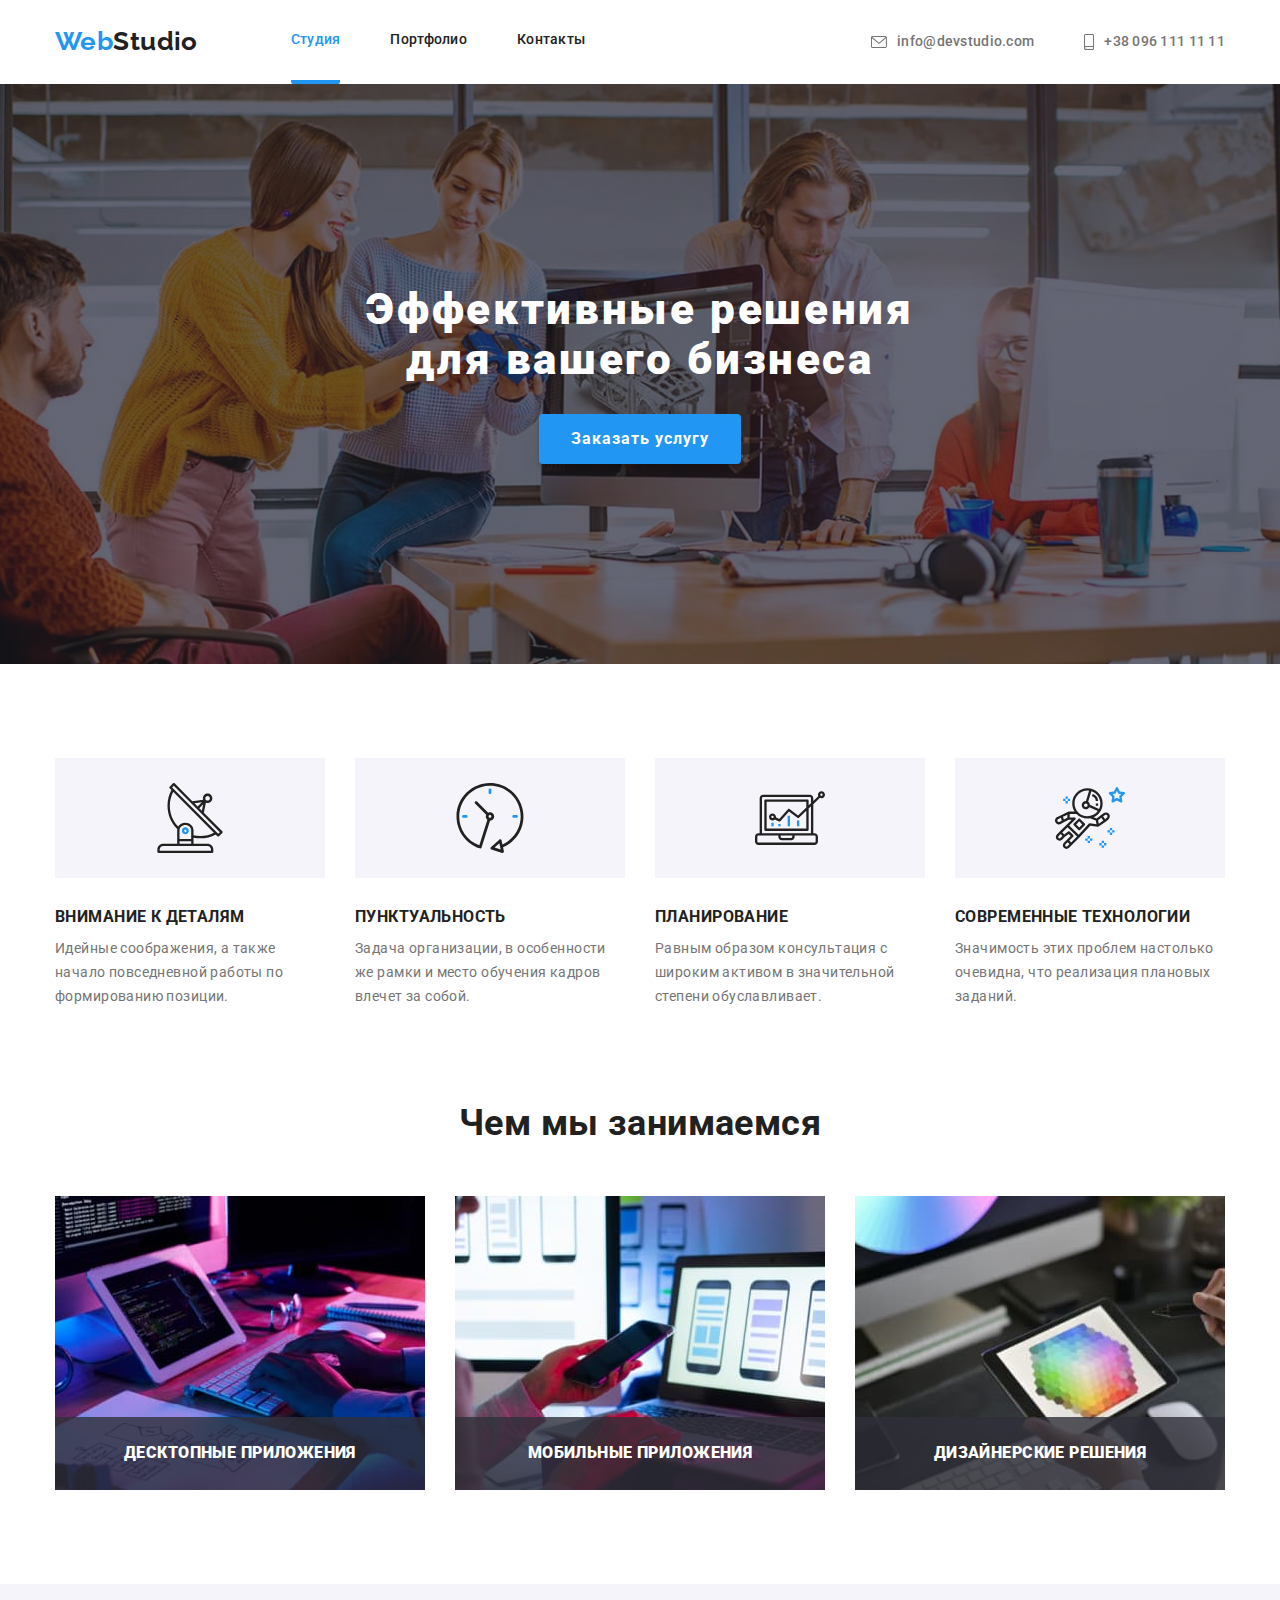
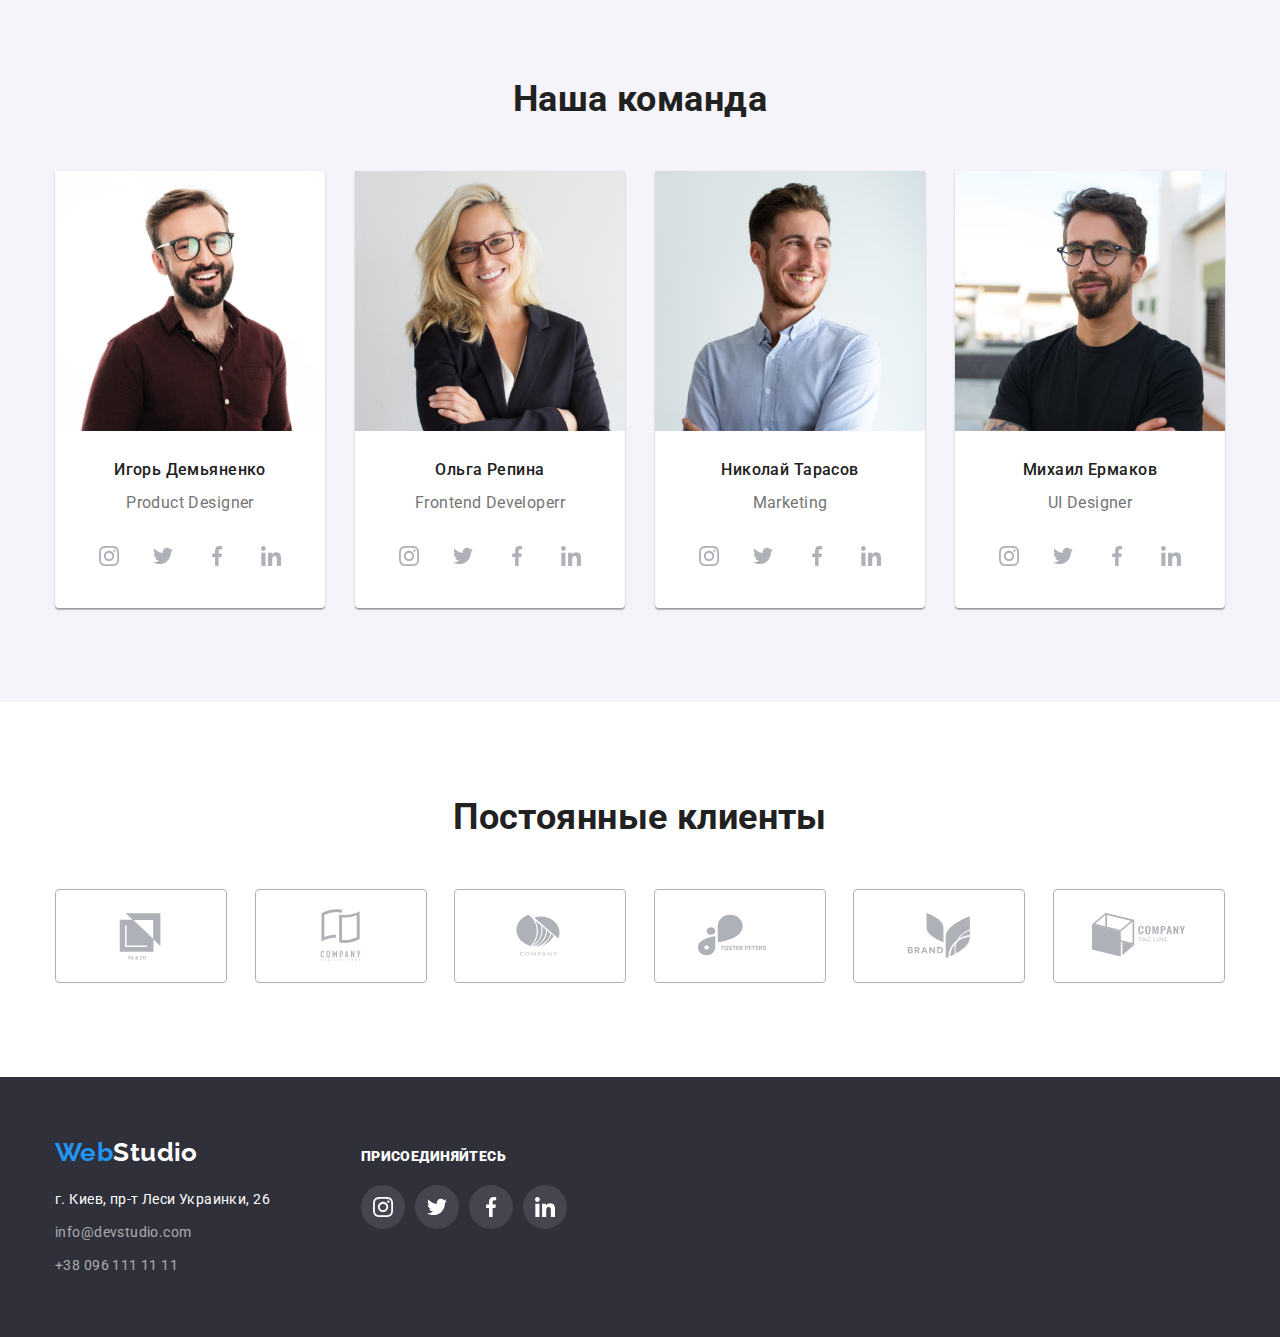
==== commit 7848e41b: "внесено правки" ====
--- a/index.html
+++ b/index.html
@@ -59,9 +59,11 @@
             </div>
             <div class="backdrop is-hidden" data-backdrop>
                 <div class="modal">
-                    <svg data-close-modal class="modal-icon"> 
+                  <button type="button" data-close-modal class="modal-button">
+                    <svg class="modal-icon"> 
                       <use href="./images/icon.svg#icon-close"></use>
                      </svg>
+                  </button>
                 </div>
             </div>
         </section>
@@ -159,28 +161,28 @@
                     <p lang="en" class="team-text">Product Designer</p>
                     <ul class="social-media list"> 
                       <li>
-                        <a class="social-media-link">
+                        <a href="#" class="social-media-link">
                           <svg class="social-media-icon"> 
                             <use href="./images/icon.svg#icon-instagram"></use>
                           </svg>
                         </a>
                       </li>
                       <li> 
-                        <a class="social-media-link">
+                        <a href="#" class="social-media-link">
                           <svg class="social-media-icon"> 
                             <use href="./images/icon.svg#icon-twitter"></use>
                           </svg>
                         </a>
                       </li>
                     <li>
-                    <a class="social-media-link">
+                    <a href="#" class="social-media-link">
                       <svg class="social-media-icon"> 
                         <use href="./images/icon.svg#icon-facebook"></use>
                       </svg>
                     </a>
                    </li>
                   <li>
-                    <a class="social-media-link">
+                    <a href="#" class="social-media-link">
                       <svg class="social-media-icon"> 
                         <use href="./images/icon.svg#icon-linkedin"></use>
                       </svg>
@@ -197,28 +199,28 @@
                     <p lang="en" class="team-text">Frontend Developerr</p>
                     <ul class="social-media list"> 
                       <li>
-                        <a class="social-media-link">
+                        <a href="#" class="social-media-link">
                           <svg class="social-media-icon"> 
                             <use href="./images/icon.svg#icon-instagram" ></use>
                           </svg>
                         </a>
                       </li>
                       <li> 
-                        <a class="social-media-link">
+                        <a href="#" class="social-media-link">
                           <svg class="social-media-icon"> 
                             <use href="./images/icon.svg#icon-twitter"></use>
                           </svg>
                         </a>
                       </li>
                     <li>
-                    <a class="social-media-link">
+                    <a href="#" class="social-media-link">
                       <svg class="social-media-icon"> 
                         <use href="./images/icon.svg#icon-facebook"></use>
                       </svg>
                     </a>
                    </li>
                   <li>
-                    <a class="social-media-link">
+                    <a href="#" class="social-media-link">
                       <svg class="social-media-icon"> 
                         <use href="./images/icon.svg#icon-linkedin"></use>
                       </svg>
@@ -235,28 +237,28 @@
                     <p lang="en" class="team-text">Marketing</p>
                     <ul class="social-media list"> 
                       <li>
-                        <a class="social-media-link">
+                        <a href="#" href="#" class="social-media-link">
                           <svg class="social-media-icon"> 
                             <use href="./images/icon.svg#icon-instagram"></use>
                           </svg>
                         </a>
                       </li>
                       <li> 
-                        <a class="social-media-link">
+                        <a href="#" class="social-media-link">
                           <svg class="social-media-icon"> 
                             <use href="./images/icon.svg#icon-twitter"></use>
                           </svg>
                         </a>
                       </li>
                     <li>
-                    <a class="social-media-link">
+                    <a href="#" class="social-media-link">
                       <svg class="social-media-icon"> 
                         <use href="./images/icon.svg#icon-facebook"></use>
                       </svg>
                     </a>
                    </li>
                   <li>
-                    <a class="social-media-link">
+                    <a href="#" class="social-media-link">
                       <svg class="social-media-icon"> 
                         <use href="./images/icon.svg#icon-linkedin"></use>
                       </svg>
@@ -273,28 +275,28 @@
                     <p lang="en" class="team-text">UI Designer</p>
                     <ul class="social-media list"> 
                       <li>
-                        <a class="social-media-link">
+                        <a href="#" class="social-media-link">
                           <svg class="social-media-icon"> 
                             <use href="./images/icon.svg#icon-instagram"></use>
                           </svg>
                         </a>
                       </li>
                       <li> 
-                        <a class="social-media-link">
+                        <a href="#" class="social-media-link">
                           <svg class="social-media-icon"> 
                             <use href="./images/icon.svg#icon-twitter"></use>
                           </svg>
                         </a>
                       </li>
                     <li>
-                    <a class="social-media-link">
+                    <a href="#" class="social-media-link">
                       <svg class="social-media-icon"> 
                         <use href="./images/icon.svg#icon-facebook"></use>
                       </svg>
                     </a>
                    </li>
                   <li>
-                    <a class="social-media-link">
+                    <a href="#" class="social-media-link">
                       <svg class="social-media-icon"> 
                         <use href="./images/icon.svg#icon-linkedin"></use>
                       </svg>
@@ -314,42 +316,42 @@
                 </h2>
                 <ul class="clients-list list">
                     <li class="clients-item">
-                        <a class="clients-link">
+                        <a href="#" class="clients-link">
                             <svg class="clients-icon">
                   <use href="./images/icon.svg#icon-client1"></use>
                 </svg>
                         </a>
                     </li>
                     <li class="clients-item">
-                        <a class="clients-link">
+                        <a href="#" class="clients-link">
                             <svg class="clients-icon">
                   <use href="./images/icon.svg#icon-client2"></use>
                 </svg>
                         </a>
                     </li>
                     <li class="clients-item">
-                        <a class="clients-link">
+                        <a href="#" class="clients-link">
                             <svg class="clients-icon">
                   <use href="./images/icon.svg#icon-client3"></use>
                 </svg>
                         </a>
                     </li>
                     <li class="clients-item">
-                        <a class="clients-link">
+                        <a href="#" class="clients-link">
                             <svg class="clients-icon">
                   <use href="./images/icon.svg#icon-client4"></use>
                 </svg>
                         </a>
                     </li>
                     <li class="clients-item">
-                        <a class="clients-link">
+                        <a href="#" class="clients-link">
                             <svg class="clients-icon">
                   <use href="./images/icon.svg#icon-client5"></use>
                 </svg>
                         </a>
                     </li>
                     <li class="clients-item">
-                        <a class="clients-link">
+                        <a href="#" class="clients-link">
                             <svg class="clients-icon">
                   <use href="./images/icon.svg#icon-client6"></use>
                 </svg>
@@ -388,28 +390,28 @@
           <p class="network-text">присоединяйтесь</p>
           <ul class="network-list list"> 
             <li>
-              <a class="network-link">
+              <a href="#" class="network-link">
                 <svg class="network-icon"> 
                   <use href="./images/icon.svg#icon-instagram"></use>
                 </svg>
               </a>
                 </li>
                 <li>
-                    <a class="network-link">
+                    <a href="#" class="network-link">
                         <svg class="network-icon"> 
                   <use href="./images/icon.svg#icon-twitter"></use>
                 </svg>
                     </a>
                 </li>
                 <li>
-                    <a class="network-link">
+                    <a href="#" class="network-link">
                         <svg class="network-icon"> 
               <use href="./images/icon.svg#icon-facebook"></use>
             </svg>
                     </a>
                 </li>
                 <li>
-                    <a class="network-link">
+                    <a href="#" class="network-link">
                         <svg class="network-icon"> 
               <use href="./images/icon.svg#icon-linkedin"></use>
             </svg>
--- a/css/style.css
+++ b/css/style.css
@@ -3,31 +3,20 @@
     --title-text-color: #757575;
     --accent-color: #2196f3;
     --bg-color: #2f303a;
-    --e-address: rgba(255, 255, 255, 0.6);
     --address: #ffffff;
     --button-two: #f5f4fa;
-    --decoration: #c4c4c4;
-    --border: #eeeeee;
     --fill: #AFB1B8;
-}
-
-html {
-    box-sizing: border-box;
-}
-
-*,
-*::after,
-*::before {
-    box-sizing: inherit;
+    --transition: cubic-bezier(0.4, 0, 0.2, 1);
 }
 
 body {
-    background-color: var(--address);
-    color: var(--primary-text-color);
     font-family: Roboto, sans-serif;
     font-size: 14px;
+    color: var(--primary-text-color);
     letter-spacing: 0.03em;
     line-height: 1.14;
+
+    background-color: var(--address);
 }
 
 a {
@@ -97,17 +86,14 @@
 
 .nav-logo {
     margin-right: 93px;
-    color: var(--primary-text-color);
+
     font-family: Raleway, sans-serif;
     font-weight: 700;
     font-size: 26px;
     line-height: 1.2;
-
-    transition-property: color;
-
-    transition-timing-function: 250ms cubic-bezier(0.4, 0, 0.2, 1);
-    
-
+    color: var(--primary-text-color);
+
+    transition: color 250ms var(--transition);
 }
 
 .nav-logo:focus,
@@ -118,13 +104,15 @@
 .site-nav-link,
 .auth-nav-link {
     display: block;
+
     padding: 32px 0;
+
+    font-weight: 500;
+    letter-spacing: 0.02em;
     align-items: center;
     color: var(--primary-text-color);
-    font-weight: 500;
-    letter-spacing: 0.02em;
-
-    transition: color 250ms cubic-bezier(0.4, 0, 0.2, 1);
+
+    transition: color 250ms var(--transition);
 }
 
 .site-nav-link:hover,
@@ -139,98 +127,99 @@
 .site-nav-item{
     position: relative;
 }
-.auth-nav {
-    display: flex;
-    justify-content: space-between;
-    margin-left: auto;
-}
-
-.auth-nav-link {
-    display: flex;
-    justify-content: center;
-    text-align: center;
-    align-items: center;
-    color: var(--title-text-color);
-
-    transition: color, fill 250ms cubic-bezier(0.4, 0, 0.2, 1);
-}
-
-.site-nav-item:not(:last-child),
-.auth-nav-item:not(:last-child) {
-    margin-right: 50px;
-}
-
-.auth-nav-link:hover,
-.auth-nav-link:focus {
-    cursor: pointer;
-    color: var(--accent-color);
-    fill: var(--accent-color);
-}
-
 .site-nav-link::after{
     content: "";
     position: absolute;
     left: 0;
     bottom: 0;
+
     display: block;
     width: 100%;
     height: 4px;
+
     background-color: var(--accent-color);
     border-radius: 2px;
 
     opacity: 0;
-    transition:opacity 250ms cubic-bezier(0.4, 0, 0.2, 1);
+    transition:opacity 250ms var(--transition);
 }
 .site-nav-link.current {
     color: var(--accent-color);
     border-bottom: 4px solid var(--accent-color);
     border-radius: 2px;
 }
-.site-nav-link:hover::after{
+.site-nav-link:hover::after,
+.site-nav-link:focus::after{
     opacity: 1;
 }
-
+.auth-nav {
+    display: flex;
+    justify-content: space-between;
+    margin-left: auto;
+}
 .auth-nav-item {
     display: inline-flex;
+
     text-align: center;
     align-items: center;
     background-repeat: no-repeat;
     color: var(--title-text-color);
-
-    transition-property: color;
-    transition: 250ms cubic-bezier(0.4, 0, 0.2, 1);
-}
-
+    fill: var(--title-text-color);
+
+    transition: color 250ms var(--transition), fill 250ms var(--transition);
+}
+.auth-nav-item:hover,
+.auth-nav-item:focus {
+    color: var(--title-text-color);
+    fill: var(--accent-color);
+}
+.site-nav-item:not(:last-child),
+.auth-nav-item:not(:last-child) {
+    margin-right: 50px;
+}
+.auth-nav-link {
+    display: flex;
+    justify-content: center;
+
+    text-align: center;
+    align-items: center;
+    color: var(--title-text-color);
+
+    transition: color 250ms var(--transition);
+}
+.auth-nav-link:hover,
+.auth-nav-link:focus{
+    cursor: pointer;
+    color: var(--accent-color);
+    fill: var(--accent-color);
+}
 .auth-nav-icon {
     margin-right: 10px;
 }
 
-.auth-nav-item:hover,
-.auth-nav-item:active {
-    fill: var(--accent-color);
-}
-
-
 /* main */
 
 .hero {
     display: block;
+
     padding: 200px 0;
+
+    text-align: center;
     background: var(--bg-color);
     background-image: linear-gradient( to right, rgba(47, 48, 58, 0.4), rgba(47, 48, 58, 0.4)), url('../images/bg-image.jpg');
     background-repeat: no-repeat;
     background-position: center;
     background-size: cover;
-    text-align: center;
 }
 
 .hero-title {
     margin-bottom: 30px;
-    color: var(--address);
+
     font-weight: 900;
     font-size: 44px;
     text-align: center;
     letter-spacing: 0.06em;
+    color: var(--address);
 }
 
 
@@ -241,11 +230,14 @@
     top: 0;
     left: 0;
     z-index: 1;
+
     width: 100%;
     height: 100%;
+
     background: rgba(0, 0, 0, 0.2);
+
     opacity: 1;
-    transition: opacity 250ms cubic-bezier(0.4, 0, 0.2, 1);
+    transition: opacity 250ms var(--transition);
 }
 
 .backdrop.is-hidden {
@@ -253,30 +245,43 @@
     pointer-events: none;
 }
 .backdrop.is-hidden .modal{
-transform: translate(-50%, -50%) scale(0.9);
+    transform: translate(-50%, -50%) scale(0.9);
 }
 .modal {
     position: absolute;
     top: 50%;
     left: 50%;
-    transform: translate(-50%, -50%) scale(1);
+
     min-width: 528px;
     min-height: 581px;
+
     background: var(--address);
     box-shadow: 0px 1px 3px rgba(0, 0, 0, 0.12), 0px 1px 1px rgba(0, 0, 0, 0.14), 0px 2px 1px rgba(0, 0, 0, 0.2);
     border-radius: 4px;
+
+    transform: translate(-50%, -50%) scale(1);
     transition: transform 250ms cubic-bezier(0.4, 0, 0.2, 1);
 }
+.modal-button{
+    position: absolute;
+    top: 8px;
+    right: 8px;
+
+    width: 30px;
+    height: 30px;
+    padding: 15px;
+
+    background-color: white;
+    border: 1px solid rgba(0, 0, 0, 0.1);
+    border-radius: 50%;
+}
+
 .modal-icon {
     position: absolute;
-    top: 0;
-    right: 0;
     width: 30px;
     height: 30px;
-    margin: 8px 8px 0 0;
-    padding: 15px;
-    border: 1px solid rgba(0, 0, 0, 0.1);
-    border-radius: 50%;
+    top: 0;
+    left: 0;
 }
 
 
@@ -316,19 +321,17 @@
 .features-item:not(:last-child) {
     margin-right: 30px;
 }
-
-.features-icon {
-    display: flex;
-    width: 100%;
-    height: 70px;
-}
-
 .features-img {
-    width: 100%;
-    height: 120px;
-    background-color: var(--button-two);
+    display: flex;
+    justify-content: center;
+    
     padding: 25px 0;
     margin-bottom: 30px;
+    background-color: var(--button-two);
+}
+.features-icon {
+    width: 70px;
+    height: 70px;
 }
 
 .features-title {
@@ -359,14 +362,17 @@
 
 .work-title {
     position: absolute;
+
     width: 100%;
     bottom: 0;
     margin: 0;
     padding: 27px 0;
+
     text-align: center;
     font-weight: 900;
     text-transform: uppercase;
     color: var(--address);
+
     background: rgba(47, 48, 58, 0.8);
 }
 
@@ -385,10 +391,11 @@
 }
 
 .team-item {
+    text-align: center;
+
     background: var(--address);
     box-shadow: 0px 1px 3px rgba(0, 0, 0, 0.12), 0px 1px 1px rgba(0, 0, 0, 0.14), 0px 2px 1px rgba(0, 0, 0, 0.2);
     border-radius: 0px 0px 4px 4px;
-    text-align: center;
 }
 
 .team-item:not(:last-child) {
@@ -404,11 +411,12 @@
 }
 
 .team-text {
-    color: var(--title-text-color);
+    margin-bottom: 16px;
+
     font-weight: normal;
     font-size: 16px;
     line-height: 1.8;
-    margin-bottom: 16px;
+    color: var(--title-text-color);
 }
 
 .social-media {
@@ -424,19 +432,19 @@
     display: flex;
     justify-content: center;
     align-items: center;
+
     width: 44px;
     height: 44px;
-    border: none;
+
     border-radius: 50%;
     background-color: var(--address);
     fill: var(--fill);
 
-    transition-property: background-color;
-    transition: 250ms cubic-bezier(0.4, 0, 0.2, 1);
+    transition: background-color 250ms var(--transition);
 }
 
 .social-media-link:hover,
-.social-media-link:active {
+.social-media-link:focus {
     fill: var(--address);
     background-color: var(--accent-color);
 }
@@ -459,31 +467,36 @@
 
 .button {
     display: inline-block;
-    border-radius: 4px;
-    border: none;
+
     padding: 6px 22px;
-    text-align: center;
+
     font-family: inherit;
     font-weight: 700;
     font-size: 16px;
     line-height: 1.8;
     letter-spacing: 0.06em;
+    text-align: center;
+
+    border-radius: 4px;
+    border: none;
+
     cursor: pointer;
 }
 
 .button.primary {
     min-width: 200px;
     height: 50px;
+    padding: 10px 32px;
+
+    text-align: center;
+    color: var(--address);
+
+    border: none;
     border-radius: 4px;
-    border: none;
-    padding: 10px 32px;
-    text-align: center;
     box-shadow: 0px 4px 4px rgba(0, 0, 0, 0.15);
-    color: var(--address);
     background-color: var(--accent-color);
 
-    transition-property: background-color;
-    transition: 250ms cubic-bezier(0.4, 0, 0.2, 1);
+    transition: background-color 250ms var(--transition);
 }
 
 .button.primary:hover,
@@ -496,16 +509,16 @@
 .button.secondary {
     background-color: var(--button-two);
 
-    transition-property: background-color;
-    transition: 250ms cubic-bezier(0.4, 0, 0.2, 1);
+    transition: background-color 250ms var(--transition);
 }
 
 .button.secondary:hover,
 .button.secondary:focus {
-    cursor: pointer;
     color: var(--address);
     background-color: var(--accent-color);
     box-shadow: 0px 3px 1px rgba(0, 0, 0, 0.1), 0px 1px 2px rgba(0, 0, 0, 0.08), 0px 2px 2px rgba(0, 0, 0, 0.12);
+    
+    cursor: pointer;
 }
 
 
@@ -516,30 +529,31 @@
     justify-content: space-between;
     margin-top: 50px;
 
-    transition-property: color;
-    transition: 250ms cubic-bezier(0.4, 0, 0.2, 1);
+    transition: color 250ms var(--transition);
 }
 
 .clients-item:hover .clients-icon,
-.clients-item:active .clients-icon {
+.clients-item:focus .clients-icon {
+    color: var(--accent-color);
     fill: var(--accent-color);
 }
 
 .clients-link {
     display: flex;
     padding: 16px 32px;
+
     background: var(--address);
     box-sizing: border-box;
     border-radius: 4px;
     border: 1px solid var(--fill);
 
-    transition-property: color;
-    transition: 250ms cubic-bezier(0.4, 0, 0.2, 1);
+    transition: color 250ms var(--transition);
 }
 
 .clients-link:hover,
-.clients-link:active {
+.clients-link:focus {
     border: 1px solid var(--accent-color);
+    color: var(--accent-color);
     fill: var(--accent-color);
 }
 
@@ -561,19 +575,19 @@
     margin-right: 70px;
 }
 
+.address {
+    margin-top: 20px;
+    font-style: normal;
+}
 .address-text,
 .address-link {
     margin-bottom: 9px;
-    font-style: normal;
+
     font-family: Roboto, sans-serif;
     font-weight: 400;
     line-height: 1.7;
 }
 
-.address {
-    margin-top: 20px;
-}
-
 .address-item:not(:last-child) {
     margin-bottom: 9px;
 }
@@ -583,7 +597,7 @@
 }
 
 .address-link {
-    color: var(--e-address);
+    color: rgba(255, 255, 255, 0.6);
     font-style: normal;
 }
 
@@ -594,6 +608,7 @@
 
 .network-text {
     margin-bottom: 20px;
+
     font-weight: 900;
     text-transform: uppercase;
     color: var(--address);
@@ -611,15 +626,16 @@
     display: flex;
     justify-content: center;
     align-items: center;
+
     width: 44px;
     height: 44px;
+
     border: none;
     border-radius: 50%;
     background: rgba(255, 255, 255, 0.1);
     fill: var(--address);
 
-    transition-property: background;
-    transition: 250ms cubic-bezier(0.4, 0, 0.2, 1);
+    transition: background 250ms var(--transition);
 }
 
 .network-link:not(:last-child) {
@@ -627,7 +643,7 @@
 }
 
 .network-link:hover,
-.network-link:active {
+.network-link:focus {
     background-color: var(--accent-color);
 }
 
@@ -650,6 +666,7 @@
     display: flex;
     justify-content: center;
     align-items: center;
+
     margin-bottom: 50px;
 }
 
@@ -663,12 +680,14 @@
 .cardset-list {
     display: flex;
     flex-wrap: wrap;
+
     margin-left: -30px;
     margin-top: -30px;
 }
 
 .cardset-item {
     flex-basis: calc(100% / 3 - 30px);
+
     margin-top: 30px;
     margin-left: 30px;
 }
@@ -676,9 +695,8 @@
 .cardset-link {
     display: block;
 
-    transition: 250ms cubic-bezier(0.4, 0, 0.2, 1);
-}
-
+    transition: background 250ms var(--transition);
+}
 .cardset-link:hover,
 .cardset-link:active {
     background: var(--address);
@@ -687,26 +705,29 @@
 
 .cardset-overlay {
     position: relative;
+
+    display: block;
     width: 100%;
-    display: block;
+    
     overflow: hidden;
 }
 
 .cardset-overlay::before {
     content: "";
     position: absolute;
+
     display: inline-block;
     width: 100%;
     height: 100%;
+
     background: rgba(33, 150, 243, 0);
+
     transform: translateY(100%);
-
-    transition-property: background;
-    transition: 250ms cubic-bezier(0.4, 0, 0.2, 1);
+    transition: background 250ms var(--transition);
 }
 
 .cardset-item:hover .cardset-overlay::before,
-.cardset-item:active .cardset-overlay::before{
+.cardset-item:focus .cardset-overlay::before{
     transform: translateY(0);
     background: rgba(33, 150, 243, 0.9);
 }
@@ -714,15 +735,16 @@
 .cardset-overlay p {
     position: absolute;
     top: 0;
+
     padding: 63px 24px;
+
     font-weight: 400;
     font-size: 18px;
     line-height: 1.5;
     color: var(--address);
+
     opacity: 0;
-
-    transition-property: opacity;
-    transition: 250ms cubic-bezier(0.4, 0, 0.2, 1);
+    transition: opacity 250ms var(--transition);
 }
 
 .cardset-item:hover .cardset-info p,
@@ -731,13 +753,14 @@
 }
 .cardset-info{
     position: absolute;
+
     width: 100%;
     height: 100%;
     top: 0;
     left: 0;
+
     transform: translateY(100%);
-    
-    transition: 250ms cubic-bezier(0.4, 0, 0.2, 1);
+    transition: 250ms var(--transition);
 }
 .cardset-item:hover .cardset-info,
 .cardset-item:active .cardset-info{
@@ -745,19 +768,22 @@
 }
 .cardset-description {
     padding: 20px 24px;
-    border-left: 1px solid var(--border);
-    border-right: 1px solid var(--border);
-    border-bottom: 1px solid var(--border);
+    
+    border-left: 1px solid #eeeeee;
+    border-right: 1px solid #eeeeee;
+    border-bottom: 1px solid #eeeeee;
 }
 
 .cardset-title {
     font-size: 18px;
     line-height: 2;
     letter-spacing: 0.06em;
+    color: var(--primary-text-color);
 }
 
 .cardset-text {
     font-weight: 400;
     font-size: 16px;
     line-height: 1.8;
+    color: var(--title-text-color);
 }